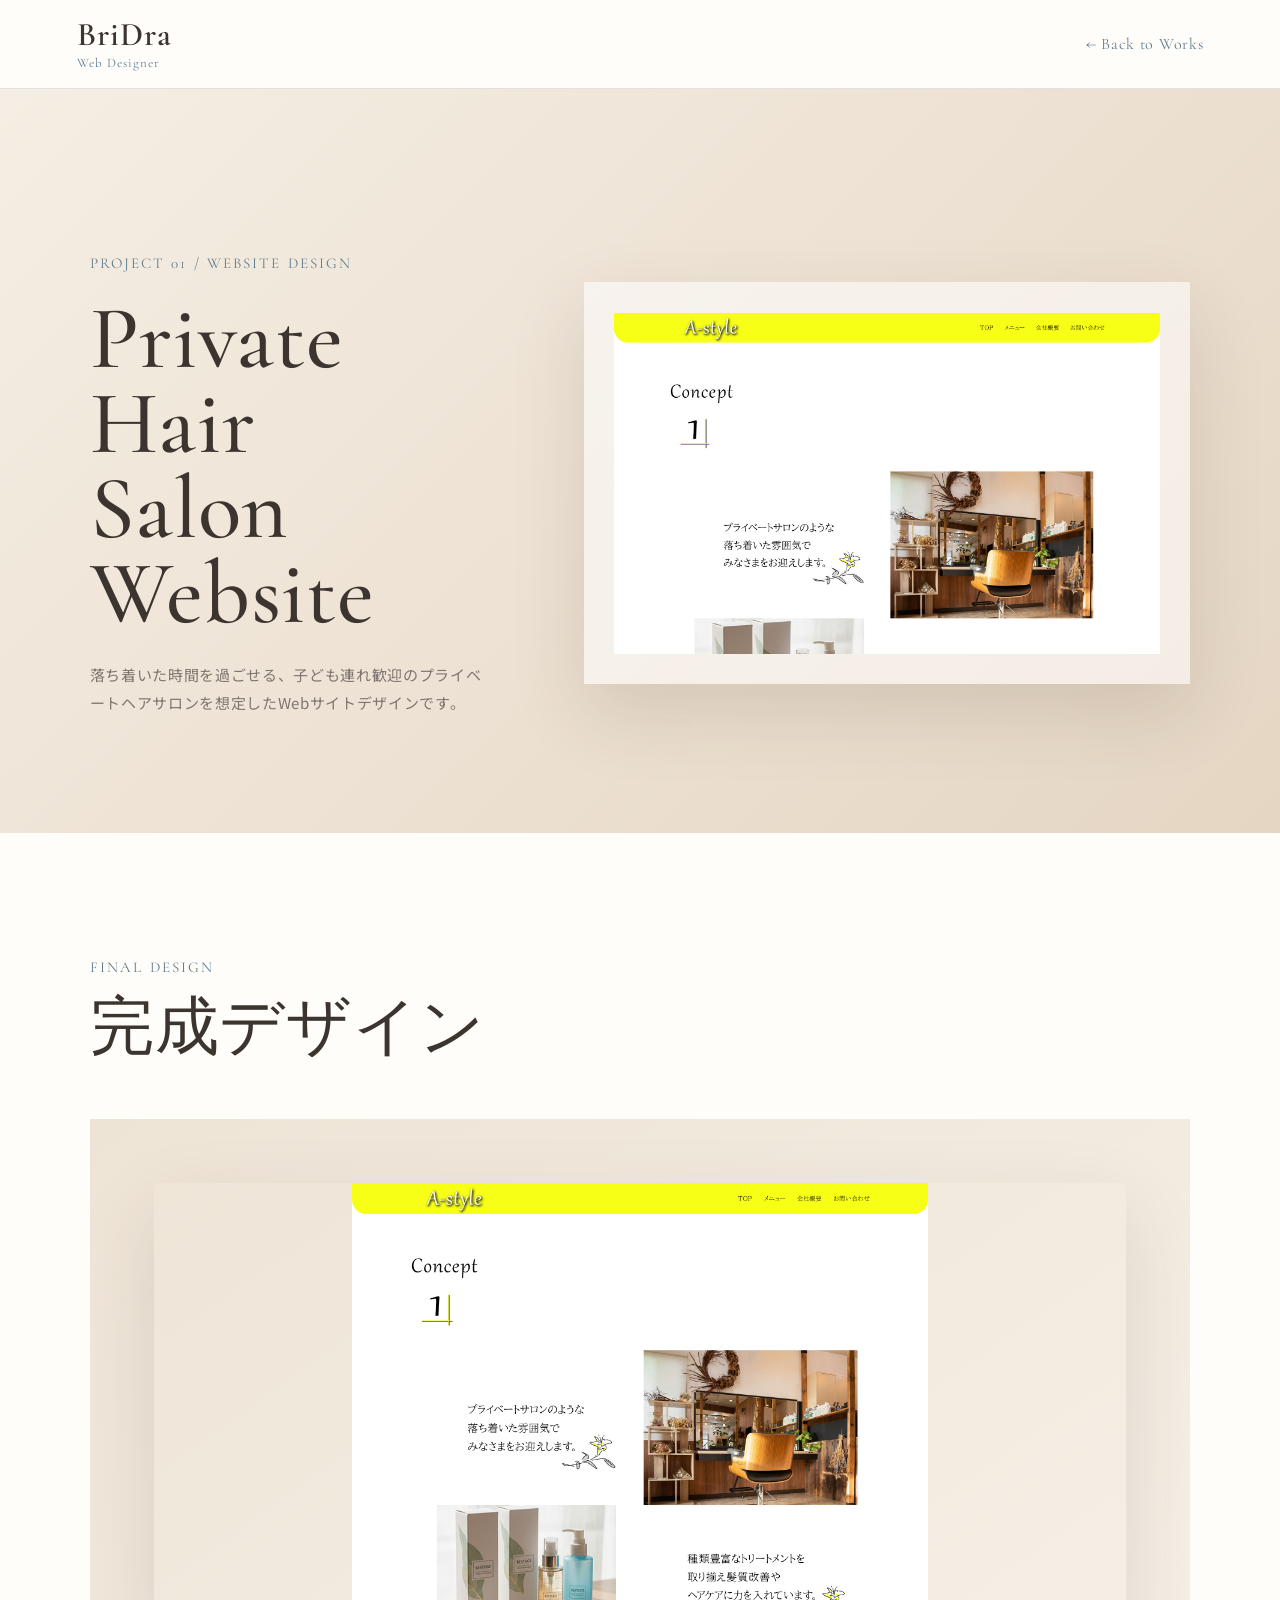
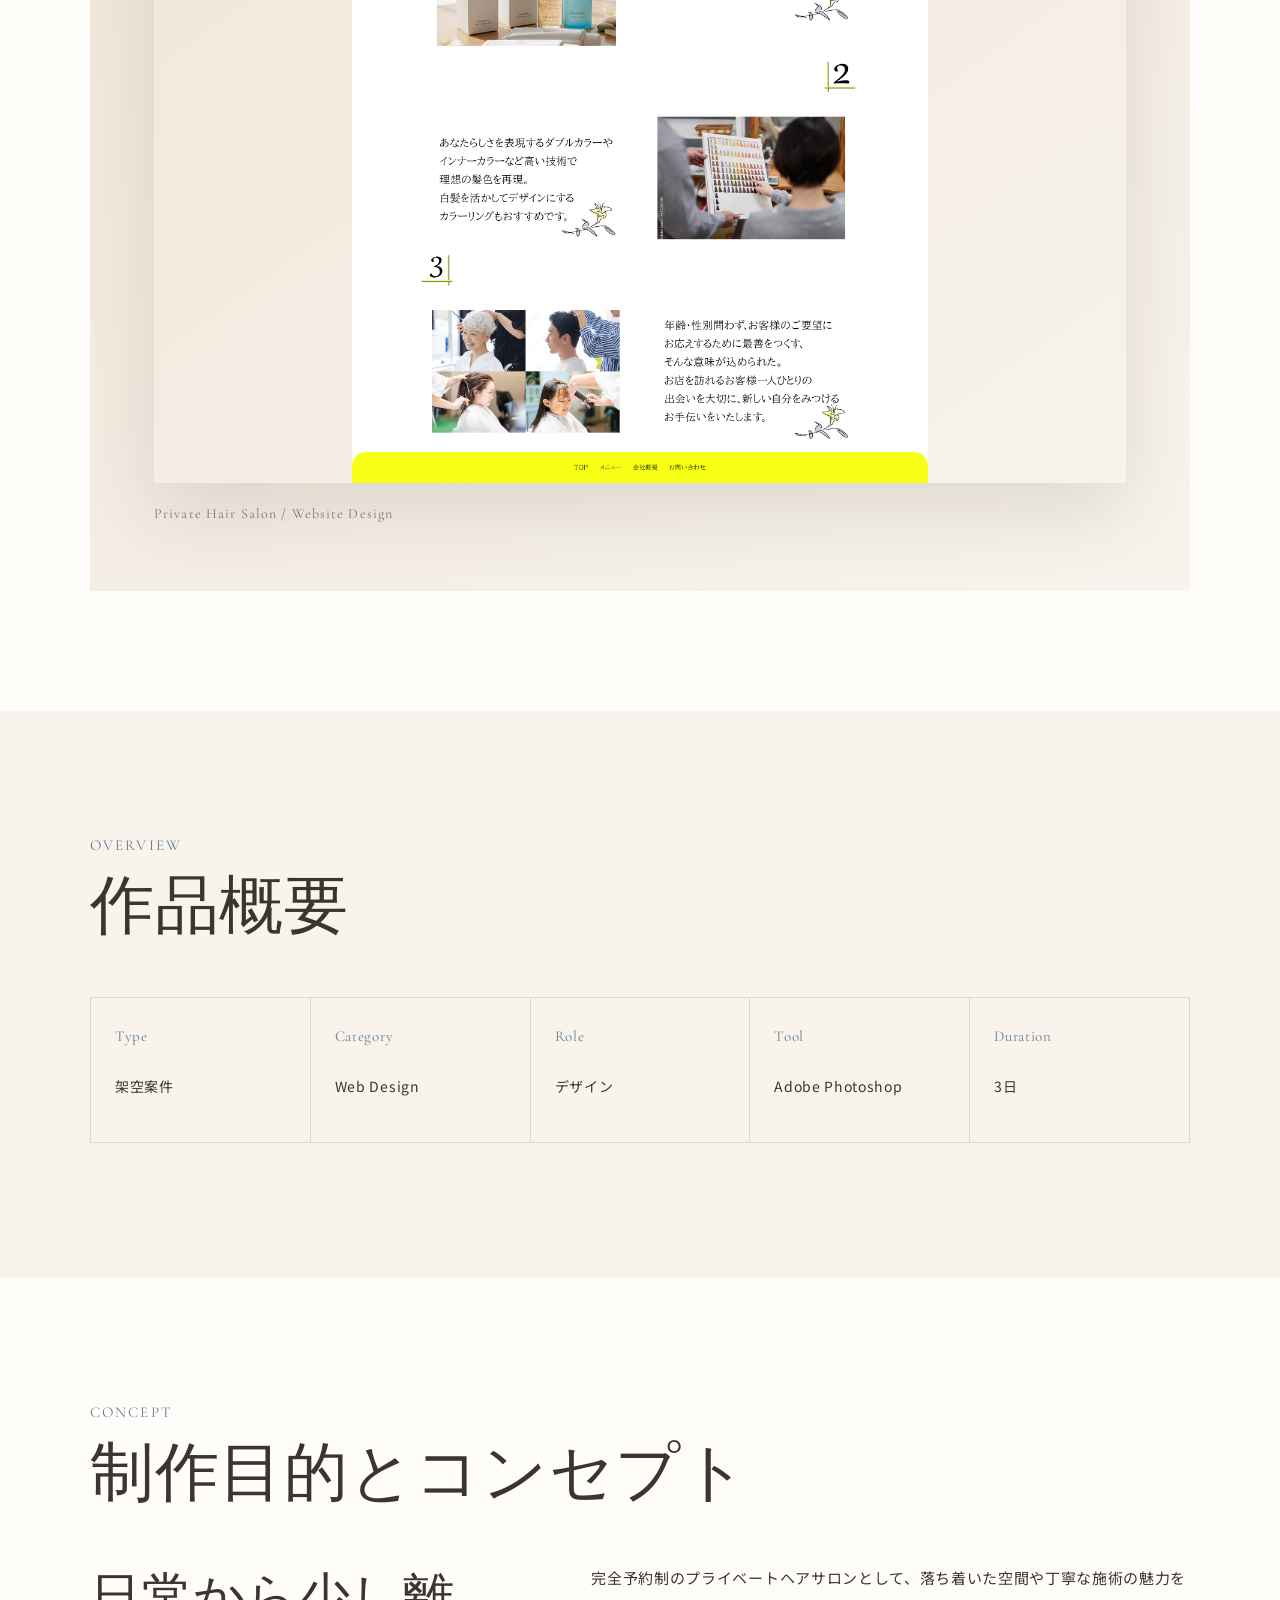
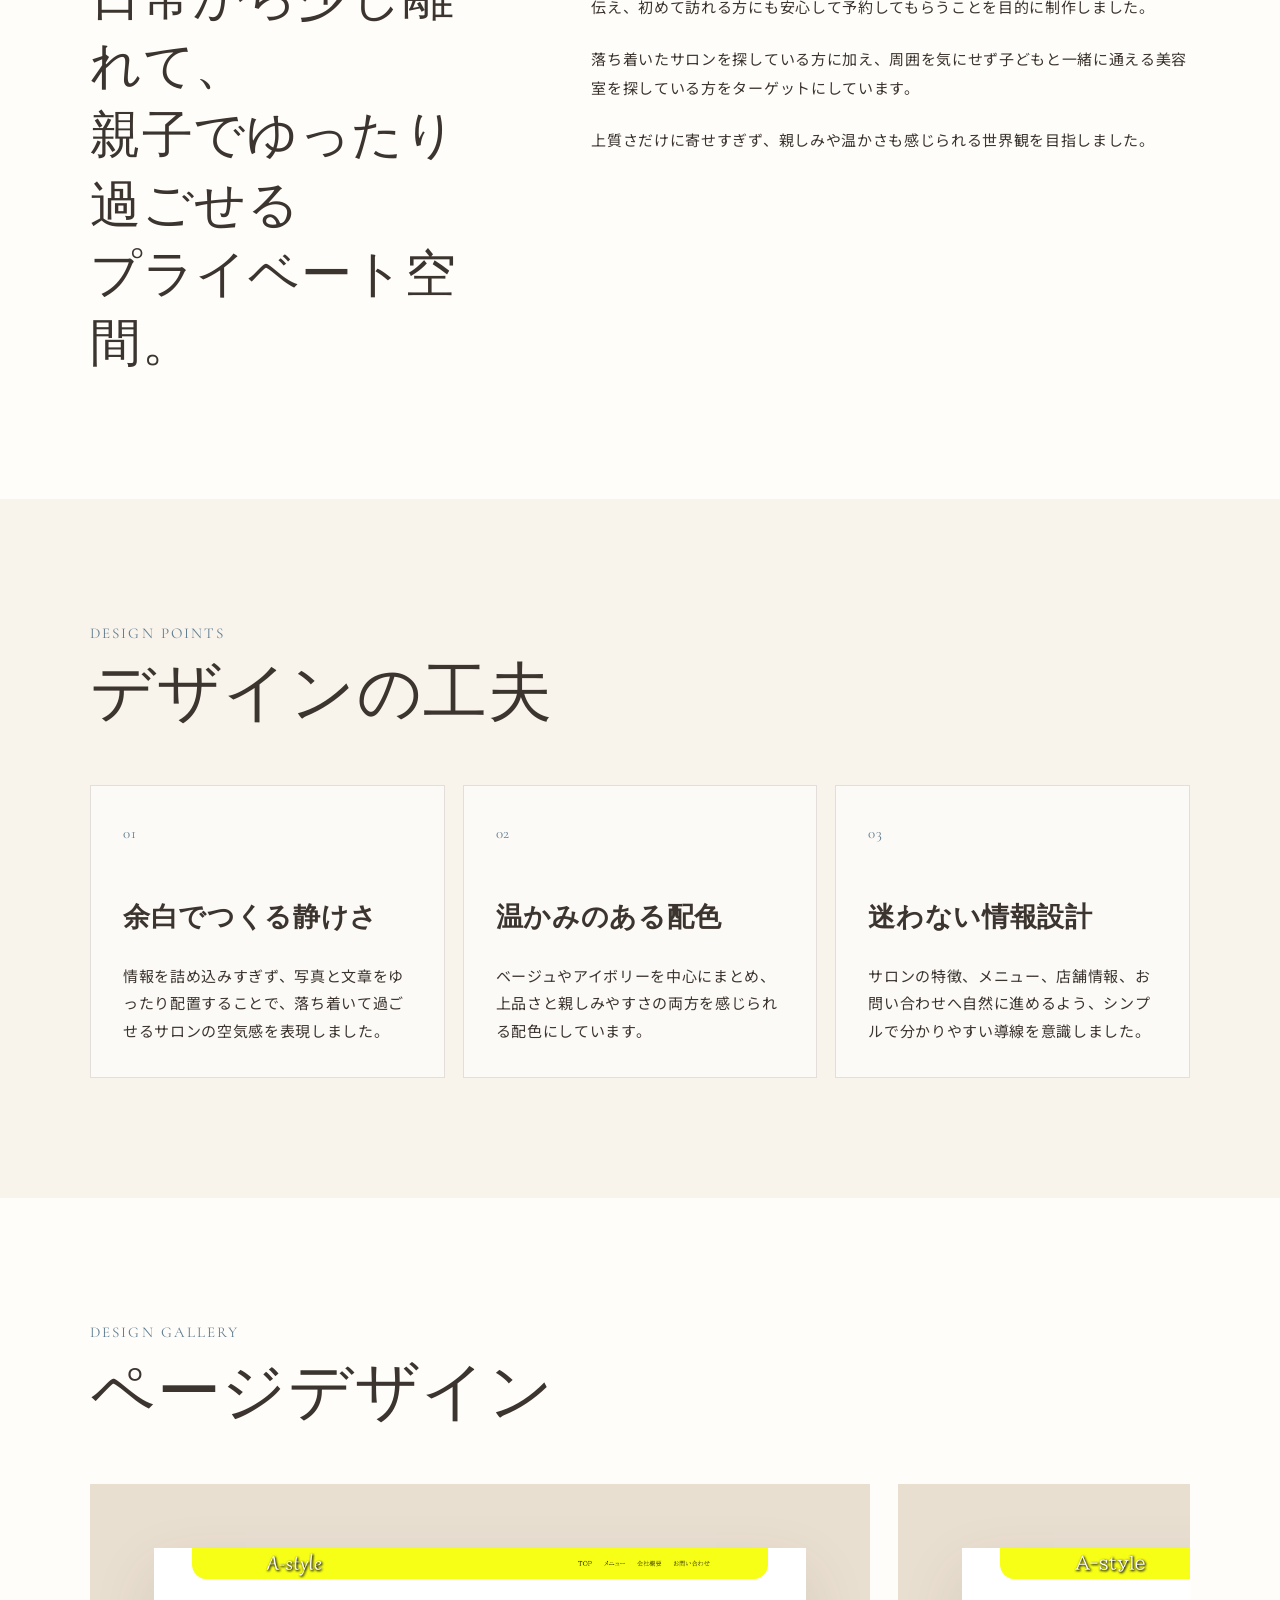
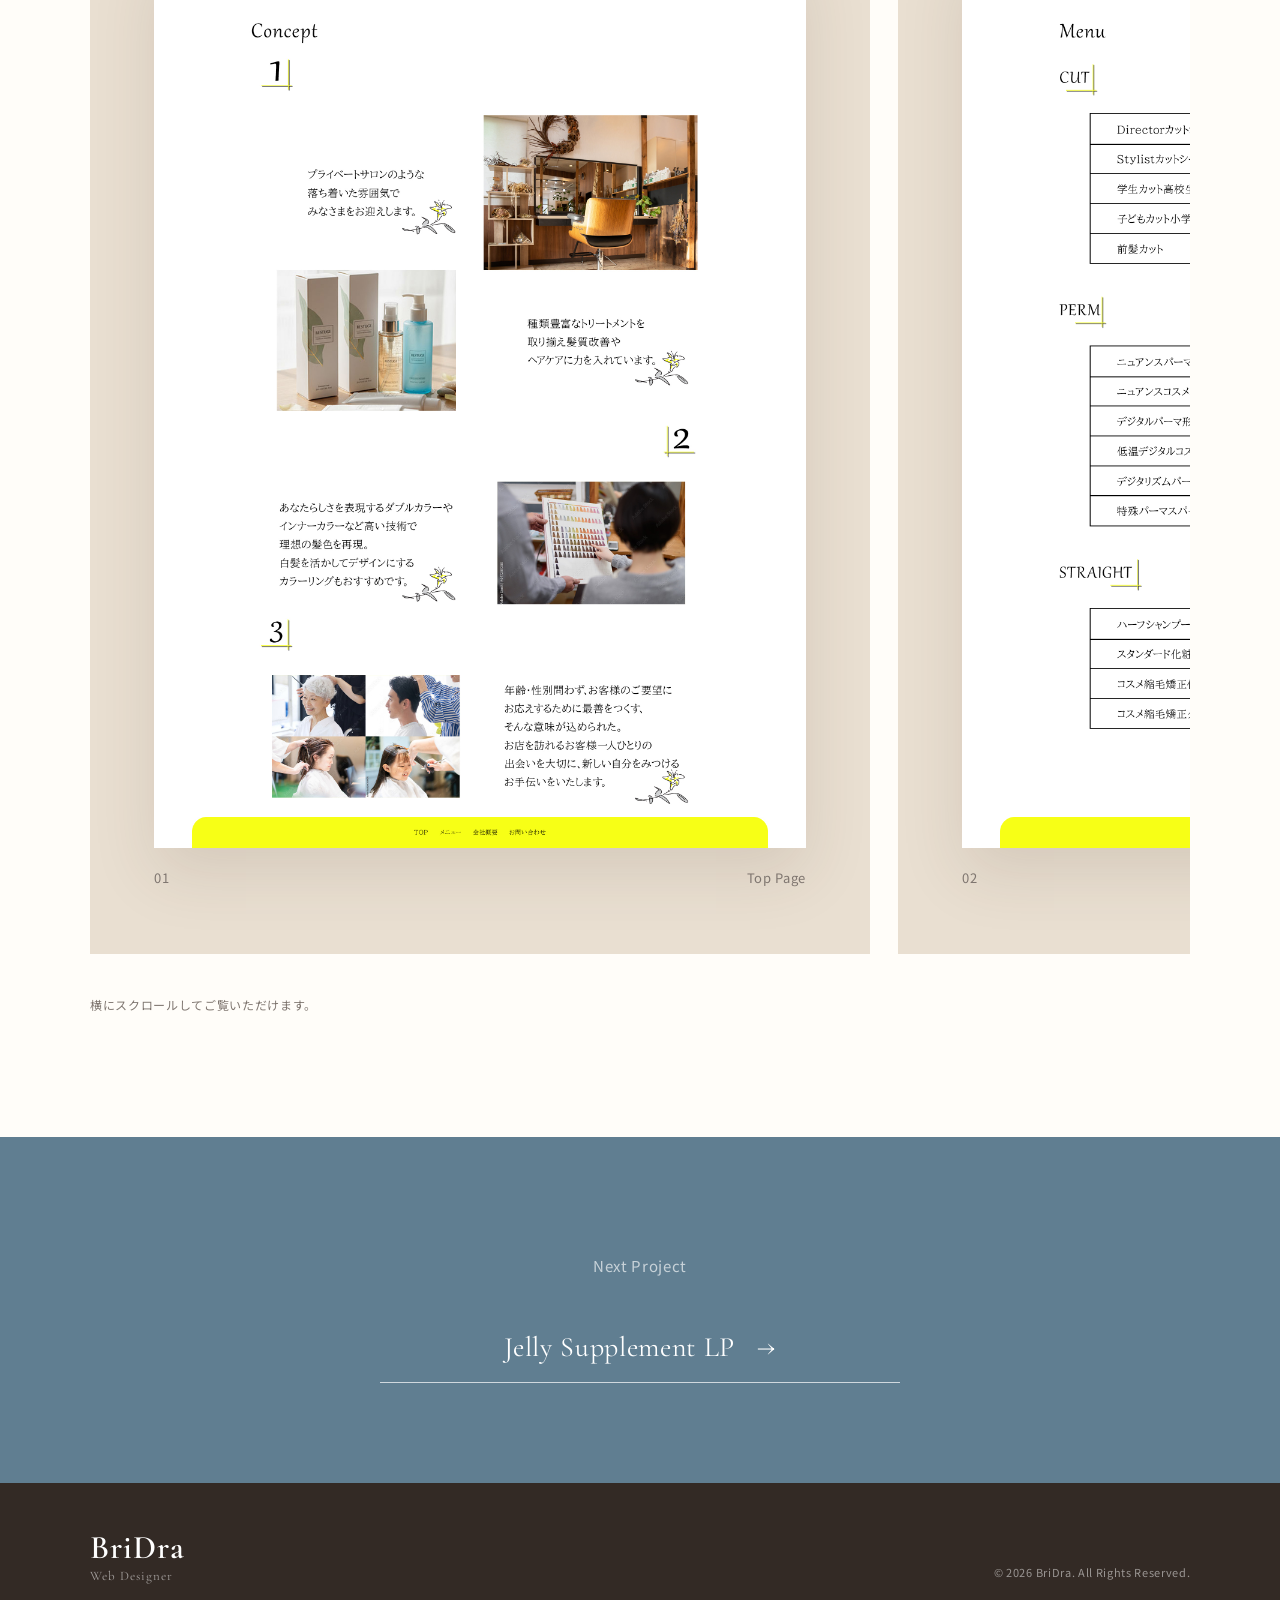
==== work01.html @ 3a943993 "Add files via upload" ====
<!DOCTYPE html>
  <div class="custom-cursor" aria-hidden="true">
    <span class="custom-cursor-label"></span>
  </div>
  <div class="custom-cursor-follower" aria-hidden="true"></div>

<html lang="ja">
<head>
<meta charset="UTF-8"><meta name="viewport" content="width=device-width,initial-scale=1.0">
<meta name="description" content="プライベートヘアサロンのWebサイトデザイン制作実績">
<title>Private Hair Salon Website | BriDra</title>
<link rel="preconnect" href="https://fonts.googleapis.com"><link rel="preconnect" href="https://fonts.gstatic.com" crossorigin>
<link href="https://fonts.googleapis.com/css2?family=Cormorant+Garamond:wght@500;600;700&family=Noto+Sans+JP:wght@400;500;600&display=swap" rel="stylesheet">
<link rel="stylesheet" href="style.css">
</head>
<body class="work-detail-body salon-project">
<header class="work-detail-header"><a class="logo" href="index.html"><span>BriDra</span><small>Web Designer</small></a><a class="work-back" href="index.html#works">← Back to Works</a></header>
<main>
<section class="work-hero"><div class="work-hero-inner"><div><p class="work-number">Project 01 / Website Design</p><h1>Private Hair<br>Salon Website</h1><p class="work-lead">落ち着いた時間を過ごせる、子ども連れ歓迎のプライベートヘアサロンを想定したWebサイトデザインです。</p></div><div class="work-hero-preview"><img src="images/works/private-salon/top.jpg" alt="プライベートヘアサロンWebサイトのトップページ"></div></div></section>
<section class="work-detail-section final-design-section"><div class="work-detail-inner"><div class="work-detail-heading"><p>Final Design</p><h2>完成デザイン</h2></div><div class="final-design-stage salon-stage"><img src="images/works/private-salon/top.jpg" alt="プライベートヘアサロンWebサイト完成デザイン"><span>Private Hair Salon / Website Design</span></div></div></section>
<section class="work-detail-section alt"><div class="work-detail-inner"><div class="work-detail-heading"><p>Overview</p><h2>作品概要</h2></div><dl class="overview-grid"><div><dt>Type</dt><dd>架空案件</dd></div><div><dt>Category</dt><dd>Web Design</dd></div><div><dt>Role</dt><dd>デザイン</dd></div><div><dt>Tool</dt><dd>Adobe Photoshop</dd></div><div><dt>Duration</dt><dd>3日</dd></div></dl></div></section>
<section class="work-detail-section"><div class="work-detail-inner"><div class="work-detail-heading"><p>Concept</p><h2>制作目的とコンセプト</h2></div><div class="concept-grid"><p class="concept-quote">日常から少し離れて、<br>親子でゆったり過ごせる<br>プライベート空間。</p><div class="concept-copy"><p>完全予約制のプライベートヘアサロンとして、落ち着いた空間や丁寧な施術の魅力を伝え、初めて訪れる方にも安心して予約してもらうことを目的に制作しました。</p><p>落ち着いたサロンを探している方に加え、周囲を気にせず子どもと一緒に通える美容室を探している方をターゲットにしています。</p><p>上質さだけに寄せすぎず、親しみや温かさも感じられる世界観を目指しました。</p></div></div></div></section>
<section class="work-detail-section alt"><div class="work-detail-inner"><div class="work-detail-heading"><p>Design Points</p><h2>デザインの工夫</h2></div><div class="points-grid"><article class="point-card"><span>01</span><h3>余白でつくる静けさ</h3><p>情報を詰め込みすぎず、写真と文章をゆったり配置することで、落ち着いて過ごせるサロンの空気感を表現しました。</p></article><article class="point-card"><span>02</span><h3>温かみのある配色</h3><p>ベージュやアイボリーを中心にまとめ、上品さと親しみやすさの両方を感じられる配色にしています。</p></article><article class="point-card"><span>03</span><h3>迷わない情報設計</h3><p>サロンの特徴、メニュー、店舗情報、お問い合わせへ自然に進めるよう、シンプルで分かりやすい導線を意識しました。</p></article></div></div></section>
<section class="work-detail-section"><div class="work-detail-inner"><div class="work-detail-heading"><p>Design Gallery</p><h2>ページデザイン</h2></div><div class="gallery-horizontal"><figure class="gallery-item"><img src="images/works/private-salon/top.jpg" alt="トップページ"><figcaption class="gallery-caption"><span>01</span><span>Top Page</span></figcaption></figure><figure class="gallery-item"><img src="images/works/private-salon/menu.png" alt="メニューページ"><figcaption class="gallery-caption"><span>02</span><span>Menu Page</span></figcaption></figure><figure class="gallery-item"><img src="images/works/private-salon/about.png" alt="サロン概要ページ"><figcaption class="gallery-caption"><span>03</span><span>About Page</span></figcaption></figure><figure class="gallery-item"><img src="images/works/private-salon/contact.png" alt="お問い合わせページ"><figcaption class="gallery-caption"><span>04</span><span>Contact Page</span></figcaption></figure></div><p class="gallery-hint">横にスクロールしてご覧いただけます。</p></div></section>
<section class="next-project"><p>Next Project</p><a href="work02.html"><span>Jelly Supplement LP</span><i>→</i></a></section>
</main>
<footer class="site-footer"><a class="logo footer-logo" href="index.html"><span>BriDra</span><small>Web Designer</small></a><p>© 2026 BriDra. All Rights Reserved.</p></footer>
</body></html>
---- style.css ----
@charset "UTF-8";

:root {
  --white: #fffdf9;
  --ivory: #f8f3eb;
  --beige: #eadfce;
  --beige-deep: #c7b199;
  --blue: #7f9daf;
  --blue-deep: #607e91;
  --brown: #604c40;
  --ink: #3c342f;
  --muted: #7e756f;
  --line: rgba(96, 76, 64, 0.16);
  --serif: "Cormorant Garamond", serif;
  --sans: "Noto Sans JP", sans-serif;
}

* {
  box-sizing: border-box;
}

html {
  scroll-behavior: smooth;
}

body {
  margin: 0;
  overflow-x: hidden;
  color: var(--ink);
  background: var(--white);
  font-family: var(--sans);
  font-size: 15px;
  line-height: 1.9;
  letter-spacing: 0.045em;
}

body.menu-open {
  overflow: hidden;
}

a {
  color: inherit;
  text-decoration: none;
}

img {
  display: block;
  max-width: 100%;
}

button {
  color: inherit;
  font: inherit;
}

.site-header {
  position: fixed;
  z-index: 100;
  top: 0;
  left: 0;
  display: grid;
  grid-template-columns: 1fr auto 1fr;
  align-items: center;
  width: 100%;
  padding: 24px 5vw;
  transition: 0.3s;
}

.site-header.scrolled {
  padding-top: 14px;
  padding-bottom: 14px;
  background: rgba(255, 253, 249, 0.88);
  box-shadow: 0 8px 30px rgba(75, 60, 50, 0.06);
  backdrop-filter: blur(15px);
}

.logo {
  display: inline-flex;
  width: fit-content;
  flex-direction: column;
  line-height: 1;
}

.logo span {
  font-family: var(--serif);
  font-size: 33px;
  font-weight: 600;
  letter-spacing: 0.03em;
}

.logo small {
  margin-top: 6px;
  color: var(--blue-deep);
  font-family: var(--serif);
  font-size: 13px;
  letter-spacing: 0.08em;
}

.global-nav {
  display: flex;
  gap: 38px;
  font-family: var(--serif);
  font-size: 16px;
  font-weight: 600;
  letter-spacing: 0.08em;
  text-transform: uppercase;
}

.global-nav a {
  position: relative;
}

.global-nav a::after {
  position: absolute;
  right: 0;
  bottom: -8px;
  left: 0;
  width: 0;
  height: 1px;
  margin: auto;
  background: var(--blue-deep);
  content: "";
  transition: width 0.3s;
}

.global-nav a:hover::after {
  width: 100%;
}

.header-contact {
  justify-self: end;
  padding: 12px 25px;
  border-radius: 999px;
  color: white;
  background: var(--blue-deep);
  font-family: var(--serif);
  font-size: 15px;
  letter-spacing: 0.12em;
  text-transform: uppercase;
  transition: transform 0.3s, background 0.3s;
}

.header-contact:hover {
  background: var(--brown);
  transform: translateY(-2px);
}

.menu-button {
  display: none;
}

.hero {
  position: relative;
  display: grid;
  grid-template-columns: 0.9fr 1.1fr;
  align-items: center;
  min-height: 100vh;
  padding: 125px 5vw 55px;
  overflow: hidden;
  background:
    radial-gradient(circle at 10% 20%, rgba(234, 223, 206, 0.45), transparent 25%),
    radial-gradient(circle at 95% 80%, rgba(127, 157, 175, 0.14), transparent 27%),
    var(--white);
}

.hero-copy {
  position: relative;
  z-index: 2;
  padding-left: 2vw;
}

.hero-kicker {
  margin: 0 0 18px;
  color: var(--blue-deep);
  font-family: var(--serif);
  font-size: 15px;
  letter-spacing: 0.14em;
}

.hero h1 {
  margin: 0;
  font-family: var(--serif);
  font-size: clamp(90px, 11vw, 170px);
  font-weight: 500;
  line-height: 0.75;
  letter-spacing: -0.04em;
}

.hero-role {
  margin: 22px 0 0 6px;
  color: var(--blue-deep);
  font-family: var(--serif);
  font-size: clamp(26px, 3vw, 42px);
  letter-spacing: 0.04em;
}

.hero-message {
  margin: 55px 0 0 6px;
  font-family: var(--serif);
  font-size: clamp(26px, 2.8vw, 40px);
  line-height: 1.65;
}

.hero-buttons {
  display: flex;
  gap: 18px;
  margin: 46px 0 0 6px;
}

.button {
  display: inline-flex;
  align-items: center;
  justify-content: center;
  min-width: 160px;
  min-height: 52px;
  font-family: var(--serif);
  font-size: 16px;
  font-weight: 600;
  letter-spacing: 0.12em;
  text-transform: uppercase;
  transition: transform 0.3s, background 0.3s, color 0.3s;
}

.button-primary {
  color: white;
  background: var(--blue-deep);
}

.button-primary:hover {
  background: var(--brown);
  transform: translateY(-3px);
}

.button-outline {
  border: 1px solid var(--blue-deep);
  color: var(--blue-deep);
}

.button-outline:hover {
  color: white;
  background: var(--blue-deep);
  transform: translateY(-3px);
}

.scroll {
  display: inline-flex;
  flex-direction: column;
  align-items: center;
  gap: 12px;
  margin: 65px 0 0 7px;
  color: var(--muted);
  font-family: var(--serif);
  font-size: 12px;
  letter-spacing: 0.15em;
  text-transform: uppercase;
}

.scroll i {
  width: 1px;
  height: 52px;
  background: var(--beige-deep);
}

.hero-visual {
  position: relative;
  align-self: stretch;
  height: calc(100vh - 120px);
  min-height: 650px;
  overflow: visible;
}

.hero-visual img {
  position: absolute;
  z-index: 2;
  top: 50%;
  right: 0;
  width: 100%;
  height: 100%;
  object-fit: contain;
  object-position: center center;
  transform: translateY(-50%);
  filter: drop-shadow(0 25px 40px rgba(74, 57, 45, 0.08));
}

.watercolor {
  position: absolute;
  z-index: 1;
  border-radius: 50%;
  filter: blur(2px);
}

.watercolor-one {
  top: 10%;
  right: 7%;
  width: 250px;
  height: 250px;
  background: rgba(234, 223, 206, 0.42);
}

.watercolor-two {
  right: 50%;
  bottom: 4%;
  width: 280px;
  height: 190px;
  border-radius: 45% 55% 52% 48%;
  background: rgba(127, 157, 175, 0.14);
}

.section {
  padding: 135px 7vw;
}

.section-title {
  display: flex;
  align-items: center;
  gap: 16px;
  max-width: 1200px;
  margin: 0 auto 58px;
}

.section-title p,
.section-en {
  margin: 0;
  color: var(--brown);
  font-family: var(--serif);
  font-size: 15px;
  font-weight: 600;
  letter-spacing: 0.16em;
  text-transform: uppercase;
}

.section-title span {
  width: 48px;
  height: 1px;
  background: var(--beige-deep);
}

.about {
  background:
    radial-gradient(circle at 95% 100%, rgba(127, 157, 175, 0.12), transparent 24%),
    var(--ivory);
}

.about-layout {
  display: grid;
  grid-template-columns: 1fr 0.85fr;
  gap: 8vw;
  max-width: 1180px;
  margin: auto;
}

.about-copy h2 {
  margin: 0;
  font-family: var(--serif);
  font-size: clamp(39px, 4.4vw, 62px);
  font-weight: 500;
  line-height: 1.35;
}

.about-copy h2 strong {
  color: var(--blue-deep);
  font-weight: 500;
}

.about-text {
  max-width: 620px;
  margin-top: 38px;
}

.about-text p {
  margin: 0 0 23px;
}

.profile-card {
  padding: 48px 46px;
  border: 1px solid rgba(255,255,255,0.8);
  border-radius: 18px;
  background: rgba(255,255,255,0.65);
  box-shadow: 0 20px 55px rgba(90, 70, 55, 0.07);
  backdrop-filter: blur(10px);
}

.card-heading {
  display: flex;
  align-items: center;
  gap: 14px;
  margin-bottom: 28px;
}

.card-heading p {
  margin: 0;
  color: var(--brown);
  font-family: var(--serif);
  font-weight: 600;
  letter-spacing: 0.13em;
  text-transform: uppercase;
}

.card-heading span {
  width: 45px;
  height: 1px;
  background: var(--beige-deep);
}

.profile-card dl {
  margin: 0;
}

.profile-card dl div {
  display: grid;
  grid-template-columns: 90px 1fr;
  gap: 18px;
  padding: 18px 0;
  border-bottom: 1px solid var(--line);
}

.profile-card dl div:last-child {
  border-bottom: 0;
}

.profile-card dt {
  color: var(--blue-deep);
  font-family: var(--serif);
  font-weight: 600;
}

.profile-card dd {
  margin: 0;
  font-size: 14px;
}

.service-icons {
  display: grid;
  grid-template-columns: repeat(7, minmax(0, 1fr));
  gap: 12px;
  max-width: 1200px;
  margin: 80px auto 0;
}

.mini-service {
  text-align: center;
}

.mini-icon {
  display: grid;
  width: 76px;
  height: 76px;
  margin: auto;
  place-items: center;
  border-radius: 50%;
  color: var(--brown);
  background: rgba(255,255,255,0.58);
  font-family: var(--serif);
  font-size: 22px;
  box-shadow: 0 10px 28px rgba(90,70,55,0.05);
  transition: transform 0.3s;
}

.mini-service:hover .mini-icon {
  transform: translateY(-7px);
}

.mini-service p {
  margin: 14px 0 0;
  font-size: 12px;
}

.works {
  background: var(--white);
}

.section-heading {
  display: grid;
  grid-template-columns: 1fr 0.55fr;
  align-items: end;
  gap: 80px;
  max-width: 1200px;
  margin: 0 auto 75px;
}

.section-heading h2 {
  margin: 14px 0 0;
  font-family: var(--serif);
  font-size: clamp(48px, 5.8vw, 78px);
  font-weight: 500;
  line-height: 1.12;
}

.section-description {
  margin: 0;
  color: var(--muted);
  font-size: 14px;
}

.works-grid {
  display: grid;
  grid-template-columns: repeat(2, minmax(0, 1fr));
  gap: 75px 38px;
  max-width: 1200px;
  margin: auto;
}

.work-large {
  grid-column: 1 / -1;
}

.work-thumb {
  position: relative;
  display: grid;
  aspect-ratio: 4 / 3;
  place-items: center;
  overflow: hidden;
  transition: transform 0.45s, box-shadow 0.45s;
}

.work-large .work-thumb {
  aspect-ratio: 16 / 8;
}

.work-card:hover .work-thumb {
  box-shadow: 0 30px 70px rgba(75,58,45,0.12);
  transform: translateY(-8px);
}

.thumb-lp {
  background: linear-gradient(135deg, #d7e1e5, #eee2d3);
}

.browser {
  width: 82%;
  height: 74%;
  padding: 7%;
  background: rgba(255,255,255,0.78);
  box-shadow: 0 20px 55px rgba(75,58,45,0.09);
}

.browser-top {
  position: absolute;
  top: 11%;
  left: 11%;
  display: flex;
  gap: 6px;
}

.browser-top i {
  width: 7px;
  height: 7px;
  border-radius: 50%;
  background: rgba(60,52,47,0.25);
}

.browser-copy span {
  color: var(--blue-deep);
  font-family: var(--serif);
  letter-spacing: 0.12em;
}

.browser-copy strong {
  display: block;
  margin: 12px 0;
  font-family: var(--serif);
  font-size: clamp(42px, 6vw, 78px);
  line-height: 0.9;
}

.browser-copy p {
  color: var(--muted);
}

.thumb-banner {
  background:
    radial-gradient(circle at 72% 42%, rgba(255,255,255,0.75), transparent 28%),
    #ded0bf;
}

.banner-copy {
  position: relative;
  z-index: 2;
  text-align: center;
}

.banner-copy span {
  color: var(--blue-deep);
  font-family: var(--serif);
  letter-spacing: 0.15em;
}

.banner-copy strong {
  display: block;
  margin-top: 8px;
  font-family: var(--serif);
  font-size: clamp(40px, 5vw, 70px);
  font-weight: 500;
  line-height: 0.9;
}

.thumb-thumbnail {
  color: white;
  background: var(--blue-deep);
}

.thumb-thumbnail small {
  position: absolute;
  top: 7%;
  left: 8%;
  font-family: var(--serif);
  font-size: 90px;
  opacity: 0.14;
}

.thumb-thumbnail p {
  margin: 0;
  font-size: 24px;
  line-height: 1.6;
  text-align: center;
}

.thumb-thumbnail strong {
  font-family: var(--serif);
  font-size: 2em;
}

.thumb-sns {
  display: flex;
  gap: 2.5%;
  padding: 7%;
  background: var(--beige);
}

.thumb-sns div {
  display: flex;
  flex: 1;
  flex-direction: column;
  justify-content: space-between;
  min-width: 0;
  aspect-ratio: 4 / 5;
  padding: 6%;
  color: white;
  background: var(--blue);
}

.thumb-sns div:nth-child(2) {
  color: var(--ink);
  background: var(--white);
}

.thumb-sns div:nth-child(3) {
  background: var(--beige-deep);
}

.thumb-sns strong {
  font-family: var(--serif);
  font-size: clamp(17px, 2.2vw, 34px);
  line-height: 0.9;
}

.work-info {
  display: flex;
  justify-content: space-between;
  gap: 20px;
  margin-top: 20px;
}

.work-info span {
  color: var(--blue-deep);
  font-family: var(--serif);
  font-size: 13px;
  letter-spacing: 0.1em;
}

.work-info h3 {
  margin: 5px 0 0;
  font-family: var(--serif);
  font-size: 28px;
  font-weight: 600;
}

.work-info p {
  margin: 0;
  color: var(--muted);
  font-size: 12px;
}

.works-note {
  max-width: 1200px;
  margin: 60px auto 0;
  color: var(--muted);
  font-size: 12px;
}

.service {
  color: white;
  background: var(--brown);
}

.section-heading.light .section-en,
.section-heading.light .section-description {
  color: rgba(255,255,255,0.7);
}

.service-list {
  max-width: 1200px;
  margin: auto;
  border-top: 1px solid rgba(255,255,255,0.2);
}

.service-item {
  display: grid;
  grid-template-columns: 60px 1fr 0.85fr;
  align-items: center;
  gap: 32px;
  padding: 40px 0;
  border-bottom: 1px solid rgba(255,255,255,0.2);
}

.service-item > span {
  color: #d8c1aa;
  font-family: var(--serif);
}

.service-item > div p {
  margin: 0;
  color: #d8c1aa;
  font-family: var(--serif);
  letter-spacing: 0.12em;
}

.service-item h3 {
  margin: 5px 0 0;
  font-family: var(--serif);
  font-size: clamp(27px, 3vw, 41px);
  font-weight: 500;
}

.service-item > p {
  margin: 0;
  color: rgba(255,255,255,0.72);
  font-size: 14px;
}

.skills {
  background: var(--ivory);
}

.skills-grid {
  display: grid;
  grid-template-columns: repeat(4, minmax(0, 1fr));
  gap: 16px;
  max-width: 1200px;
  margin: auto;
}

.skill-card {
  min-height: 205px;
  padding: 28px;
  border: 1px solid var(--line);
  background: rgba(255,255,255,0.6);
  transition: transform 0.3s, background 0.3s;
}

.skill-card:hover {
  background: white;
  transform: translateY(-6px);
}

.skill-card p {
  margin: 0;
  color: var(--blue-deep);
  font-family: var(--serif);
  font-size: 13px;
  letter-spacing: 0.12em;
}

.skill-card h3 {
  margin: 44px 0 26px;
  font-family: var(--serif);
  font-size: 30px;
  font-weight: 600;
}

.skill-card span {
  display: inline-block;
  padding: 4px 10px;
  border: 1px solid rgba(96,126,145,0.35);
  border-radius: 999px;
  color: var(--blue-deep);
  font-size: 10px;
  letter-spacing: 0.1em;
  text-transform: uppercase;
}

.skill-card.learning {
  background: rgba(234,223,206,0.72);
}

.process {
  background: var(--white);
}

.process-list {
  display: grid;
  grid-template-columns: repeat(4, minmax(0,1fr));
  max-width: 1200px;
  margin: auto;
  padding: 0;
  border-top: 1px solid var(--line);
  list-style: none;
}

.process-list li {
  min-height: 260px;
  padding: 30px;
  border-right: 1px solid var(--line);
  border-bottom: 1px solid var(--line);
}

.process-list li:first-child {
  border-left: 1px solid var(--line);
}

.process-list span {
  color: var(--blue-deep);
  font-family: var(--serif);
}

.process-list h3 {
  margin: 42px 0 18px;
  font-family: var(--serif);
  font-size: 28px;
  font-weight: 600;
}

.process-list p {
  margin: 0;
  color: var(--muted);
  font-size: 13px;
}

.contact {
  padding: 150px 7vw;
  color: white;
  background:
    radial-gradient(circle at 10% 15%, rgba(255,255,255,0.08), transparent 28%),
    var(--blue-deep);
}

.contact-inner {
  max-width: 980px;
  margin: auto;
  text-align: center;
}

.contact .section-en {
  color: rgba(255,255,255,0.68);
}

.contact h2 {
  margin: 22px 0 32px;
  font-family: var(--serif);
  font-size: clamp(60px, 9vw, 112px);
  font-weight: 500;
  line-height: 0.88;
}

.contact p {
  color: rgba(255,255,255,0.78);
}

.contact-link {
  display: flex;
  align-items: center;
  justify-content: space-between;
  max-width: 540px;
  margin: 50px auto 0;
  padding: 20px 6px;
  border-bottom: 1px solid rgba(255,255,255,0.6);
  font-family: var(--serif);
  font-size: 28px;
  transition: padding 0.3s;
}

.contact-link:hover {
  padding-right: 20px;
  padding-left: 20px;
}

.contact small {
  display: block;
  margin-top: 28px;
  color: rgba(255,255,255,0.52);
  font-size: 11px;
}

.site-footer {
  display: flex;
  align-items: flex-end;
  justify-content: space-between;
  padding: 48px 7vw;
  color: white;
  background: #332a25;
}

.footer-logo small {
  color: rgba(255,255,255,0.55);
}

.site-footer p {
  margin: 0;
  color: rgba(255,255,255,0.5);
  font-size: 11px;
}

.reveal {
  opacity: 0;
  transform: translateY(34px);
  transition: opacity 0.8s ease, transform 0.8s ease;
}

.reveal.is-visible {
  opacity: 1;
  transform: translateY(0);
}

@media (max-width: 1020px) {
  .site-header {
    grid-template-columns: auto 1fr auto;
  }

  .global-nav {
    gap: 22px;
  }

  .hero {
    grid-template-columns: 0.95fr 1.05fr;
  }

  .hero-visual img {
    width: 100%;
    height: 100%;
  }

  .service-icons {
    grid-template-columns: repeat(4, minmax(0,1fr));
    row-gap: 32px;
  }

  .skills-grid {
    grid-template-columns: repeat(2, minmax(0,1fr));
  }

  .process-list {
    grid-template-columns: repeat(2, minmax(0,1fr));
  }

  .process-list li:nth-child(3) {
    border-left: 1px solid var(--line);
  }
}

@media (max-width: 780px) {
  body {
    font-size: 14px;
  }

  .site-header {
    display: flex;
    justify-content: space-between;
    padding: 18px 22px;
  }

  .header-contact {
    display: none;
  }

  .menu-button {
    position: relative;
    z-index: 102;
    display: block;
    width: 42px;
    height: 42px;
    padding: 0;
    border: 0;
    background: transparent;
  }

  .menu-button span {
    display: block;
    width: 25px;
    height: 1px;
    margin: 7px auto;
    background: var(--ink);
    transition: 0.3s;
  }

  .menu-button[aria-expanded="true"] span:first-child {
    transform: translateY(4px) rotate(45deg);
  }

  .menu-button[aria-expanded="true"] span:last-child {
    transform: translateY(-4px) rotate(-45deg);
  }

  .global-nav {
    position: fixed;
    inset: 0;
    z-index: 101;
    flex-direction: column;
    justify-content: center;
    gap: 25px;
    padding: 12vw;
    background: var(--ivory);
    font-size: 34px;
    opacity: 0;
    pointer-events: none;
    transform: translateY(-12px);
    transition: 0.3s;
  }

  .global-nav.is-open {
    opacity: 1;
    pointer-events: auto;
    transform: translateY(0);
  }

  .hero {
    display: flex;
    min-height: auto;
    flex-direction: column;
    padding: 130px 22px 0;
  }

  .hero-copy {
    width: 100%;
    padding-left: 0;
  }

  .hero h1 {
    font-size: 84px;
  }

  .hero-message {
    margin-top: 38px;
    font-size: 25px;
  }

  .hero-buttons {
    margin-left: 0;
  }

  .scroll {
    display: none;
  }

  .hero-visual {
    width: calc(100% + 44px);
    height: 560px;
    min-height: 0;
    margin: 45px -22px 0;
    overflow: hidden;
  }

  .hero-visual img {
    top: 50%;
    right: 0;
    width: 100%;
    height: 100%;
    object-fit: contain;
    object-position: center bottom;
    transform: translateY(-50%);
  }

  .section {
    padding: 95px 22px;
  }

  .about-layout,
  .section-heading,
  .works-grid {
    grid-template-columns: 1fr;
  }

  .about-layout {
    gap: 50px;
  }

  .section-heading {
    gap: 25px;
    margin-bottom: 55px;
  }

  .section-heading h2 {
    font-size: 45px;
  }

  .profile-card {
    padding: 34px 26px;
  }

  .service-icons {
    grid-template-columns: repeat(2, minmax(0,1fr));
  }

  .work-large {
    grid-column: auto;
  }

  .work-large .work-thumb,
  .work-thumb {
    aspect-ratio: 4 / 3;
  }

  .service-item {
    grid-template-columns: 40px 1fr;
    gap: 18px;
  }

  .service-item > p {
    grid-column: 2;
  }

  .skills-grid {
    grid-template-columns: repeat(2, minmax(0,1fr));
  }

  .process-list {
    grid-template-columns: 1fr;
  }

  .process-list li,
  .process-list li:nth-child(3) {
    border-left: 1px solid var(--line);
  }

  .contact {
    padding: 105px 22px;
  }

  .contact h2 {
    font-size: 58px;
  }

  .site-footer {
    align-items: flex-start;
    flex-direction: column;
    gap: 35px;
    padding: 42px 22px;
  }
}

@media (max-width: 470px) {
  .logo span {
    font-size: 28px;
  }

  .hero h1 {
    font-size: 70px;
  }

  .hero-role {
    font-size: 27px;
  }

  .hero-buttons {
    align-items: stretch;
    flex-direction: column;
  }

  .button {
    width: 100%;
  }

  .hero-visual {
    height: 480px;
    min-height: 0;
  }

  .about-copy h2,
  .section-heading h2 {
    font-size: 37px;
  }

  .profile-card dl div {
    grid-template-columns: 78px 1fr;
  }

  .skills-grid {
    grid-template-columns: 1fr;
  }

  .skill-card {
    min-height: 165px;
  }

  .skill-card h3 {
    margin: 28px 0 20px;
  }

  .thumb-sns {
    gap: 6px;
    padding: 17px;
  }

  .thumb-sns div {
    padding: 8px;
  }

  .contact h2 {
    font-size: 46px;
  }

  .contact-link {
    font-size: 23px;
  }
}


/* Project 01 thumbnail */
.work-photo-thumb { background:#e9dfd1; padding:4.5%; }
.work-photo-thumb > img { width:100%; height:100%; object-fit:cover; object-position:top center; box-shadow:0 24px 55px rgba(65,47,35,.14); }
.device-frame { position:absolute; inset:4.5%; border:1px solid rgba(60,52,47,.18); pointer-events:none; }
.device-frame span { position:absolute; top:12px; width:6px; height:6px; border-radius:50%; background:rgba(60,52,47,.35); }
.device-frame span:nth-child(1){left:14px}.device-frame span:nth-child(2){left:26px}.device-frame span:nth-child(3){left:38px}
.work-view { position:absolute; right:7%; bottom:7%; margin:0; padding:10px 16px; color:#fff; background:rgba(96,126,145,.9); font-family:var(--serif); letter-spacing:.08em; }

/* Work detail page */
.work-detail-body { background:var(--white); }
.work-detail-header { position:sticky; top:0; z-index:50; display:flex; align-items:center; justify-content:space-between; padding:18px 6vw; background:rgba(255,253,249,.9); backdrop-filter:blur(14px); border-bottom:1px solid var(--line); }
.work-back { color:var(--blue-deep); font-family:var(--serif); font-size:16px; }
.work-hero { padding:145px 7vw 100px; background:linear-gradient(135deg,#f5eee4,#e5d6c3); }
.work-hero-inner { max-width:1200px; margin:auto; display:grid; grid-template-columns:.8fr 1.2fr; align-items:center; gap:7vw; }
.work-number { color:var(--blue-deep); font-family:var(--serif); letter-spacing:.14em; text-transform:uppercase; }
.work-hero h1 { margin:18px 0 25px; font-family:var(--serif); font-size:clamp(54px,7vw,98px); font-weight:500; line-height:.95; }
.work-lead { max-width:520px; color:var(--muted); }
.work-hero-preview { position:relative; padding:5%; background:rgba(255,255,255,.55); box-shadow:0 28px 70px rgba(70,50,35,.14); }
.work-hero-preview img { width:100%; aspect-ratio:16/10; object-fit:cover; object-position:top; }
.work-detail-section { padding:120px 7vw; }
.work-detail-section.alt { background:var(--ivory); }
.work-detail-inner { max-width:1100px; margin:auto; }
.work-detail-heading { margin-bottom:55px; }
.work-detail-heading p { margin:0; color:var(--blue-deep); font-family:var(--serif); letter-spacing:.14em; text-transform:uppercase; }
.work-detail-heading h2 { margin:12px 0 0; font-family:var(--serif); font-size:clamp(42px,5vw,68px); font-weight:500; line-height:1.1; }
.overview-grid { display:grid; grid-template-columns:repeat(5,1fr); border-top:1px solid var(--line); border-left:1px solid var(--line); }
.overview-grid div { min-height:145px; padding:24px; border-right:1px solid var(--line); border-bottom:1px solid var(--line); }
.overview-grid dt { color:var(--blue-deep); font-family:var(--serif); }
.overview-grid dd { margin:22px 0 0; font-size:14px; }
.concept-grid { display:grid; grid-template-columns:.8fr 1.2fr; gap:8vw; align-items:start; }
.concept-quote { margin:0; font-family:var(--serif); font-size:clamp(34px,4vw,56px); line-height:1.35; }
.concept-copy p { margin:0 0 24px; }
.points-grid { display:grid; grid-template-columns:repeat(3,1fr); gap:18px; }
.point-card { min-height:250px; padding:32px; border:1px solid var(--line); background:rgba(255,255,255,.58); }
.point-card span { color:var(--blue-deep); font-family:var(--serif); }
.point-card h3 { margin:45px 0 18px; font-family:var(--serif); font-size:27px; font-weight:600; }
.gallery-stack { display:grid; gap:70px; }
.gallery-item { padding:5vw; background:#e9dfd1; }
.gallery-item img { width:100%; box-shadow:0 25px 60px rgba(70,50,35,.12); }
.gallery-caption { display:flex; justify-content:space-between; margin-top:18px; color:var(--muted); font-size:13px; }
.next-project { padding:100px 7vw; text-align:center; background:var(--blue-deep); color:white; }
.next-project p { color:rgba(255,255,255,.65); }
.next-project a { display:inline-block; margin-top:25px; padding-bottom:8px; border-bottom:1px solid rgba(255,255,255,.7); font-family:var(--serif); font-size:28px; }
@media(max-width:780px){
 .work-detail-header{padding:14px 22px}.work-hero{padding:110px 22px 75px}.work-hero-inner,.concept-grid{grid-template-columns:1fr}.work-hero-preview{margin-top:25px}.work-detail-section{padding:85px 22px}.overview-grid{grid-template-columns:1fr 1fr}.overview-grid div:last-child{grid-column:1/-1}.points-grid{grid-template-columns:1fr}.gallery-item{padding:18px}.gallery-stack{gap:38px}
}


/* Project 02: Jelly Supplement LP */
.jelly-thumb { background:linear-gradient(145deg,#dcefe5,#f1e8d7); }
.jelly-thumb > img { object-position:top center; }
.jelly-work-hero { background:linear-gradient(135deg,#e8f4ec,#f6eadc); }
.jelly-preview { max-height:650px; overflow:hidden; background:rgba(255,255,255,.7); }
.jelly-preview img { aspect-ratio:auto; height:620px; object-fit:cover; object-position:top center; }
.jelly-project .work-number,
.jelly-project .work-detail-heading p,
.jelly-project .overview-grid dt,
.jelly-project .point-card span { color:#628a70; }
.jelly-alt { background:#edf6f0; }
.jelly-gallery { max-width:850px; margin:0 auto; background:linear-gradient(145deg,#d9eee2,#f5eadb); }
.jelly-gallery img { max-width:720px; margin:auto; }
.jelly-next { background:#628a70; }
@media(max-width:780px){
  .jelly-preview{max-height:500px}
  .jelly-preview img{height:470px}
  .jelly-gallery img{max-width:100%}
}


/* Showcase template upgrade */
.final-design-section { background: var(--white); }
.final-design-stage { position: relative; padding: clamp(24px,5vw,70px); overflow: hidden; background: linear-gradient(145deg,#eee4d6,#f8f4ed); }
.final-design-stage img { display:block; width:100%; max-height:900px; object-fit:contain; object-position:top center; box-shadow:0 30px 75px rgba(70,50,35,.13); }
.final-design-stage span { display:block; margin-top:18px; color:var(--muted); font-family:var(--serif); font-size:14px; letter-spacing:.08em; }
.jelly-stage { background:linear-gradient(145deg,#dcefe5,#f6eadc); }
.jelly-stage img { max-width:780px; margin:auto; }
.points-grid { align-items:stretch; }
.point-card { min-height:0; height:auto; overflow:visible; }
.point-card p { margin:0; line-height:1.85; overflow-wrap:anywhere; }
.gallery-horizontal { display:grid; grid-auto-flow:column; grid-auto-columns:min(78vw,780px); gap:28px; overflow-x:auto; padding:0 0 24px; scroll-snap-type:x mandatory; scrollbar-width:thin; scrollbar-color:var(--beige-deep) transparent; }
.gallery-horizontal .gallery-item { scroll-snap-align:start; margin:0; }
.gallery-horizontal .gallery-item img { max-height:900px; object-fit:contain; object-position:top center; background:#fff; }
.gallery-hint { margin:16px 0 0; color:var(--muted); font-size:12px; }
.next-project a { display:inline-flex; align-items:center; justify-content:center; gap:22px; min-width:min(520px,80vw); }
.next-project a span { font-family:var(--serif); }
.next-project a i { font-style:normal; transition:transform .3s; }
.next-project a:hover i { transform:translateX(8px); }
@media(max-width:780px){
  .final-design-stage{padding:18px}
  .final-design-stage img{max-height:650px}
  .gallery-horizontal{grid-auto-columns:88vw; gap:18px}
  .next-project a{min-width:0;width:100%;font-size:24px}
}


/* Project 03: Instagram Travel Creative */
.instagram-thumb {
  display:flex;
  align-items:center;
  justify-content:center;
  gap:4%;
  padding:7%;
  background:linear-gradient(145deg,#dce9ed,#efe2cf);
}

.instagram-thumb img {
  width:45%;
  height:auto;
  max-height:88%;
  object-fit:contain;
  box-shadow:0 22px 50px rgba(55,70,78,.16);
}

.instagram-thumb .instagram-main {
  transform:rotate(-3deg) translateY(2%);
}

.instagram-thumb .instagram-sub {
  transform:rotate(3deg) translateY(-3%);
}

.instagram-work-hero {
  background:linear-gradient(135deg,#e7f1f3,#f2e5d4);
}

.instagram-hero-preview {
  display:grid;
  grid-template-columns:.82fr 1fr;
  align-items:center;
  gap:24px;
  padding:6%;
  background:rgba(255,255,255,.55);
  box-shadow:0 28px 70px rgba(62,78,84,.14);
}

.instagram-hero-preview img {
  width:100%;
  max-height:620px;
  object-fit:contain;
  box-shadow:0 20px 45px rgba(55,70,78,.12);
}

.instagram-hero-preview img:first-child {
  transform:rotate(-2deg);
}

.instagram-hero-preview img:last-child {
  transform:rotate(2deg);
}

.instagram-project .work-number,
.instagram-project .work-detail-heading p,
.instagram-project .overview-grid dt,
.instagram-project .point-card span {
  color:#587f91;
}

.instagram-alt {
  background:#edf4f5;
}

.instagram-final-grid {
  display:grid;
  grid-template-columns:.86fr 1fr;
  align-items:center;
  gap:42px;
  padding:clamp(24px,5vw,70px);
  background:linear-gradient(145deg,#e6f0f2,#f3e7d8);
}

.instagram-final-grid figure {
  margin:0;
}

.instagram-post-frame {
  padding:16px;
  background:rgba(255,255,255,.84);
  box-shadow:0 25px 60px rgba(55,70,78,.13);
}

.instagram-post-frame img {
  width:100%;
  height:auto;
}

.instagram-final-grid figcaption {
  display:grid;
  grid-template-columns:auto 1fr;
  gap:4px 14px;
  margin-top:18px;
}

.instagram-final-grid figcaption span {
  grid-row:1 / 3;
  color:#587f91;
  font-family:var(--serif);
  font-size:27px;
}

.instagram-final-grid figcaption strong {
  font-family:var(--serif);
  font-size:24px;
  font-weight:600;
}

.instagram-final-grid figcaption small {
  color:var(--muted);
}

.instagram-gallery {
  display:grid;
  grid-template-columns:.86fr 1fr;
  align-items:start;
  gap:34px;
}

.instagram-gallery-item {
  margin:0;
  padding:clamp(18px,3vw,40px);
  background:linear-gradient(145deg,#e6f0f2,#f2e6d6);
}

.instagram-gallery-item img {
  width:100%;
  height:auto;
  max-height:none;
  object-fit:contain;
  background:#fff;
}

.instagram-next {
  background:#587f91;
}

@media(max-width:780px) {
  .instagram-thumb {
    padding:8%;
  }

  .instagram-hero-preview,
  .instagram-final-grid,
  .instagram-gallery {
    grid-template-columns:1fr;
  }

  .instagram-hero-preview {
    gap:18px;
  }

  .instagram-hero-preview img {
    max-height:500px;
  }

  .instagram-final-grid {
    gap:50px;
    padding:22px;
  }

  .instagram-gallery {
    gap:26px;
  }
}


/* Project 04: YouTube Thumbnail Design */
.youtube-thumb {
  display:flex;
  align-items:center;
  justify-content:center;
  padding:8%;
  background:linear-gradient(145deg,#f7f1e9,#ead8d5);
}

.youtube-thumb img {
  position:absolute;
  width:68%;
  height:auto;
  box-shadow:0 24px 55px rgba(62,35,32,.22);
}

.youtube-thumb-first {
  left:7%;
  bottom:13%;
  transform:rotate(-4deg);
}

.youtube-thumb-second {
  right:5%;
  top:11%;
  transform:rotate(4deg);
}

.youtube-work-hero {
  background:
    radial-gradient(circle at 86% 18%,rgba(214,36,45,.14),transparent 25%),
    linear-gradient(135deg,#fffaf4,#f1e2df);
}

.youtube-project .work-number,
.youtube-project .work-detail-heading p,
.youtube-project .overview-grid dt,
.youtube-project .point-card span {
  color:#b72d35;
}

.youtube-hero-preview {
  position:relative;
  min-height:540px;
}

.youtube-hero-preview img {
  position:absolute;
  width:82%;
  height:auto;
  box-shadow:0 30px 70px rgba(55,28,28,.22);
}

.preview-saving {
  top:5%;
  left:1%;
  transform:rotate(-4deg);
}

.preview-gacha {
  right:0;
  bottom:3%;
  transform:rotate(4deg);
}

.youtube-final-stage {
  position:relative;
  min-height:760px;
  padding:7%;
  background:
    radial-gradient(circle at 20% 20%,rgba(194,38,47,.12),transparent 25%),
    linear-gradient(145deg,#f7f1e9,#eadbd8);
}

.youtube-final-item {
  position:absolute;
  width:min(760px,66%);
  margin:0;
}

.youtube-final-item img {
  width:100%;
  box-shadow:0 30px 70px rgba(54,28,28,.2);
}

.final-saving {
  top:9%;
  left:6%;
  transform:rotate(-3deg);
}

.final-gacha {
  right:6%;
  bottom:9%;
  transform:rotate(3deg);
}

.youtube-final-item figcaption {
  display:grid;
  grid-template-columns:auto 1fr;
  gap:3px 13px;
  margin-top:16px;
}

.youtube-final-item figcaption span {
  grid-row:1 / 3;
  color:#b72d35;
  font-family:var(--serif);
  font-size:28px;
}

.youtube-final-item figcaption strong {
  font-family:var(--serif);
  font-size:23px;
}

.youtube-final-item figcaption small {
  color:var(--muted);
}

.youtube-alt {
  background:#f7eeee;
}

.youtube-gallery {
  display:grid;
  grid-template-columns:repeat(2,minmax(0,1fr));
  gap:34px;
  padding:clamp(22px,4vw,52px);
  background:#f5f2ef;
}

.youtube-video-card {
  padding:18px;
  background:#fff;
  box-shadow:0 18px 45px rgba(45,38,35,.08);
}

.youtube-image-wrap {
  position:relative;
}

.youtube-image-wrap img {
  width:100%;
  aspect-ratio:16/9;
  object-fit:cover;
}

.video-duration {
  position:absolute;
  right:8px;
  bottom:8px;
  padding:2px 6px;
  border-radius:3px;
  color:#fff;
  background:rgba(0,0,0,.78);
  font-size:11px;
}

.youtube-video-info {
  display:grid;
  grid-template-columns:42px 1fr;
  gap:12px;
  margin-top:15px;
}

.channel-mark {
  display:grid;
  width:42px;
  height:42px;
  place-items:center;
  border-radius:50%;
  color:#fff;
  background:#b72d35;
  font-family:var(--serif);
  font-size:20px;
}

.youtube-video-info h3 {
  margin:0;
  font-size:15px;
  line-height:1.55;
}

.youtube-video-info p,
.youtube-video-info span {
  margin:4px 0 0;
  color:var(--muted);
  font-size:11px;
}

.youtube-next {
  background:#b72d35;
}

@media(max-width:780px) {
  .youtube-thumb img {
    width:77%;
  }

  .youtube-hero-preview {
    min-height:420px;
    margin-top:25px;
  }

  .youtube-hero-preview img {
    width:86%;
  }

  .youtube-final-stage {
    display:grid;
    gap:42px;
    min-height:auto;
    padding:24px;
  }

  .youtube-final-item {
    position:static;
    width:100%;
    transform:none;
  }

  .youtube-gallery {
    grid-template-columns:1fr;
    padding:20px;
  }
}

@media(max-width:470px) {
  .youtube-hero-preview {
    min-height:330px;
  }

  .youtube-video-card {
    padding:12px;
  }
}


/* Project 05: Banner Design Collection */
.banner-thumb {
  display:flex;
  align-items:center;
  justify-content:center;
  gap:4%;
  padding:6%;
  background:linear-gradient(145deg,#f4e7dc,#dcecf3);
}

.banner-thumb img {
  width:46%;
  max-height:88%;
  object-fit:contain;
  box-shadow:0 24px 55px rgba(58,68,72,.16);
}

.banner-thumb-first {
  transform:rotate(-2deg) translateY(2%);
}

.banner-thumb-second {
  transform:rotate(2deg) translateY(-2%);
}

.banner-work-hero {
  background:
    radial-gradient(circle at 15% 18%,rgba(243,191,154,.22),transparent 28%),
    radial-gradient(circle at 88% 20%,rgba(66,157,210,.18),transparent 25%),
    linear-gradient(135deg,#fff9f3,#eef7fa);
}

.banner-project .work-number,
.banner-project .work-detail-heading p,
.banner-project .overview-grid dt,
.banner-project .point-card span {
  color:#5d8da6;
}

.banner-hero-preview {
  display:grid;
  grid-template-columns:1.15fr .85fr;
  align-items:center;
  gap:24px;
  padding:6%;
  background:rgba(255,255,255,.55);
  box-shadow:0 28px 70px rgba(58,68,72,.13);
}

.banner-hero-preview img {
  width:100%;
  max-height:560px;
  object-fit:contain;
  box-shadow:0 20px 45px rgba(58,68,72,.13);
}

.preview-property {
  transform:rotate(-2deg);
}

.preview-intern {
  transform:rotate(2deg);
}

.banner-final-grid {
  display:grid;
  grid-template-columns:1.15fr .85fr;
  align-items:center;
  gap:45px;
  padding:clamp(26px,5vw,70px);
  background:linear-gradient(145deg,#f6e6da,#e4f1f5);
}

.banner-final-grid figure {
  margin:0;
}

.banner-frame {
  padding:16px;
  background:rgba(255,255,255,.88);
  box-shadow:0 25px 60px rgba(58,68,72,.14);
}

.banner-frame img {
  width:100%;
  height:auto;
}

.banner-final-grid figcaption {
  display:grid;
  grid-template-columns:auto 1fr;
  gap:4px 14px;
  margin-top:18px;
}

.banner-final-grid figcaption span {
  grid-row:1 / 3;
  color:#5d8da6;
  font-family:var(--serif);
  font-size:28px;
}

.banner-final-grid figcaption strong {
  font-family:var(--serif);
  font-size:24px;
  font-weight:600;
}

.banner-final-grid figcaption small {
  color:var(--muted);
}

.banner-alt {
  background:#eef5f7;
}

.banner-gallery {
  display:grid;
  grid-template-columns:1.15fr .85fr;
  align-items:start;
  gap:34px;
}

.banner-gallery-item {
  margin:0;
  padding:clamp(18px,3vw,38px);
  background:linear-gradient(145deg,#f6e5d8,#e5f1f5);
}

.banner-gallery-item img {
  width:100%;
  height:auto;
  object-fit:contain;
  background:#fff;
}

.banner-next {
  background:#5d8da6;
}

@media(max-width:780px) {
  .banner-thumb {
    gap:3%;
    padding:8%;
  }

  .banner-thumb img {
    width:47%;
  }

  .banner-hero-preview,
  .banner-final-grid,
  .banner-gallery {
    grid-template-columns:1fr;
  }

  .banner-hero-preview {
    gap:20px;
  }

  .banner-final-grid {
    gap:48px;
    padding:22px;
  }

  .banner-gallery {
    gap:26px;
  }
}


/* ===== BriDra Final Polish ===== */
.site-loader {
  position: fixed;
  inset: 0;
  z-index: 9999;
  display: grid;
  place-items: center;
  background: var(--ivory);
  transition: opacity .75s ease, visibility .75s ease;
}
.site-loader.is-hidden { opacity:0; visibility:hidden; }
.loader-brand { text-align:center; animation:loaderPulse 1.4s ease-in-out infinite alternate; }
.loader-brand span { display:block; font-family:var(--serif); font-size:clamp(64px,10vw,120px); line-height:.8; letter-spacing:-.04em; }
.loader-brand small { display:block; margin-top:22px; color:var(--blue-deep); font-family:var(--serif); font-size:15px; letter-spacing:.22em; text-transform:uppercase; }
@keyframes loaderPulse { from{opacity:.45; transform:translateY(5px)} to{opacity:1; transform:translateY(-5px)} }

.hero-copy { animation:heroCopyIn 1.05s .15s both; }
.hero-visual { animation:heroVisualIn 1.2s .28s both; will-change:transform; }
.hero-visual img { transition: transform .18s ease-out; }
@keyframes heroCopyIn { from{opacity:0;transform:translateY(26px)} to{opacity:1;transform:none} }
@keyframes heroVisualIn { from{opacity:0;transform:translateX(32px)} to{opacity:1;transform:none} }
.watercolor-one { animation:floatOne 8s ease-in-out infinite; }
.watercolor-two { animation:floatTwo 10s ease-in-out infinite; }
@keyframes floatOne { 50%{transform:translate(14px,-16px) scale(1.05)} }
@keyframes floatTwo { 50%{transform:translate(-12px,12px) rotate(5deg)} }

/* Editorial works layout */
.works-grid { grid-template-columns:repeat(12,minmax(0,1fr)); gap:90px 32px; align-items:start; }
.works-grid .work-card { grid-column:span 6; }
.works-grid .work-card:nth-child(1) { grid-column:1 / -1; }
.works-grid .work-card:nth-child(2) { grid-column:1 / span 5; }
.works-grid .work-card:nth-child(3) { grid-column:7 / span 6; margin-top:120px; }
.works-grid .work-card:nth-child(4) { grid-column:1 / span 7; }
.works-grid .work-card:nth-child(5) { grid-column:8 / span 5; margin-top:135px; }
.works-grid .work-card:nth-child(1) .work-thumb { aspect-ratio:16/7.5; }
.works-grid .work-card:nth-child(4) .work-thumb { aspect-ratio:16/10; }
.work-card a { position:relative; }
.work-card a::after { position:absolute; right:0; bottom:-17px; width:0; height:1px; background:var(--blue-deep); content:""; transition:width .4s ease; }
.work-card:hover a::after { width:72px; }
.work-card:hover .work-info h3 { color:var(--blue-deep); }
.work-info h3 { transition:color .3s; }

.contact { position:relative; overflow:hidden; min-height:720px; display:grid; place-items:center; }
.contact-background-text { position:absolute; left:50%; top:50%; margin:0; color:rgba(255,255,255,.055); font-family:var(--serif); font-size:clamp(180px,34vw,520px); line-height:.7; transform:translate(-50%,-50%); white-space:nowrap; pointer-events:none; }
.contact-inner { position:relative; z-index:2; }
.contact-link { border-top:1px solid rgba(255,255,255,.16); }

.premium-footer { display:block; padding:0; }
.footer-message { padding:110px 7vw 95px; border-bottom:1px solid rgba(255,255,255,.13); }
.footer-message p { margin:0 0 16px; color:rgba(255,255,255,.5); font-family:var(--serif); font-size:17px; letter-spacing:.12em; }
.footer-message h2 { margin:0; font-family:var(--serif); font-size:clamp(52px,8vw,112px); font-weight:500; line-height:.9; }
.footer-bottom { display:grid; grid-template-columns:1fr auto auto; align-items:end; gap:55px; padding:42px 7vw 48px; }
.footer-top-link { color:rgba(255,255,255,.68); font-family:var(--serif); font-size:15px; }
.footer-top-link:hover { color:#fff; }

.work-detail-body { opacity:1; transition:opacity .35s ease; }
body.page-leaving { opacity:0; }

@media(max-width:780px) {
  .works-grid { grid-template-columns:1fr; gap:70px; }
  .works-grid .work-card,
  .works-grid .work-card:nth-child(n) { grid-column:auto; margin-top:0; }
  .works-grid .work-card:nth-child(1) .work-thumb,
  .works-grid .work-card:nth-child(4) .work-thumb { aspect-ratio:4/3; }
  .contact { min-height:620px; }
  .contact-background-text { font-size:42vw; }
  .footer-message { padding:80px 22px 70px; }
  .footer-bottom { grid-template-columns:1fr; align-items:start; gap:24px; padding:35px 22px 42px; }
}

@media(prefers-reduced-motion:reduce) {
  *,*::before,*::after { scroll-behavior:auto!important; animation-duration:.01ms!important; animation-iteration-count:1!important; transition-duration:.01ms!important; }
}

/* ===== Readability fix: Hero and Contact ===== */
.hero {
  min-height: 100vh;
  padding-top: 120px;
  padding-bottom: 30px;
}

.hero-visual {
  align-self: center;
  height: calc(100vh - 175px);
  min-height: 560px;
  overflow: visible;
}

.hero-visual img {
  top: 50%;
  right: 1vw;
  width: auto;
  height: auto;
  max-width: 100%;
  max-height: 100%;
  object-fit: contain;
  object-position: center;
  transform: translateY(-50%);
}

.contact {
  min-height: auto;
  padding: 125px 7vw;
  place-items: initial;
  background: var(--blue-deep);
}

.contact::before,
.contact::after,
.contact-background-text {
  display: none !important;
  content: none !important;
}

.contact-inner {
  width: min(760px, 100%);
  max-width: 760px;
  margin: 0 auto;
  text-align: center;
}

.contact h2 {
  margin: 22px 0 30px;
  font-size: clamp(48px, 6.2vw, 82px);
  line-height: 0.98;
  letter-spacing: -0.025em;
}

.contact-inner > p:not(.section-en) {
  margin: 0;
  font-size: 15px;
  line-height: 2;
}

.contact-link {
  max-width: 520px;
  margin-top: 45px;
  border-top: 0;
}

@media (max-width: 1020px) {
  .hero-visual {
    height: calc(100vh - 190px);
    min-height: 520px;
  }
}

@media (max-width: 780px) {
  .hero {
    min-height: auto;
    padding-bottom: 0;
  }

  .hero-visual {
    width: calc(100% + 44px);
    height: 520px;
    min-height: 0;
    margin: 45px -22px 0;
    overflow: hidden;
  }

  .hero-visual img {
    right: 50%;
    width: auto;
    max-width: none;
    max-height: 100%;
    transform: translate(50%, -50%);
  }

  .contact {
    min-height: auto;
    padding: 95px 22px;
  }

  .contact h2 {
    font-size: clamp(43px, 13vw, 62px);
    line-height: 1;
  }
}

@media (max-width: 470px) {
  .hero-visual {
    height: 430px;
  }

  .contact h2 {
    font-size: 42px;
  }

  .contact-link {
    font-size: 22px;
  }
}

/* ===== FINAL HERO IMAGE FIX ===== */
.hero {
  min-height: 100vh;
  padding-top: 120px;
  padding-bottom: 40px;
}

.hero-visual {
  position: relative;
  display: flex;
  align-items: center;
  justify-content: center;
  align-self: stretch;
  height: calc(100vh - 160px);
  min-height: 600px;
  overflow: visible;
}

.hero-visual img {
  position: static !important;
  display: block;
  width: auto !important;
  height: min(74vh, 720px) !important;
  max-width: 100% !important;
  max-height: calc(100vh - 190px) !important;
  margin: 0 auto;
  object-fit: contain !important;
  object-position: center !important;
  transform: none !important;
}

@media (max-width: 1200px) {
  .hero-visual img {
    height: min(69vh, 660px) !important;
  }
}

@media (max-width: 1020px) {
  .hero-visual {
    height: calc(100vh - 175px);
    min-height: 540px;
  }

  .hero-visual img {
    height: min(65vh, 610px) !important;
    max-height: calc(100vh - 210px) !important;
  }
}

@media (max-width: 780px) {
  .hero {
    min-height: auto;
    padding-bottom: 55px;
  }

  .hero-visual {
    width: 100%;
    height: auto;
    min-height: 0;
    margin: 45px 0 0;
    overflow: visible;
  }

  .hero-visual img {
    width: min(100%, 560px) !important;
    height: auto !important;
    max-width: 100% !important;
    max-height: none !important;
  }
}

@media (max-width: 470px) {
  .hero-visual img {
    width: 100% !important;
  }
}


/* ===== BriDra Custom Cursor ===== */
@media (pointer: fine) {
  html,
  body,
  a,
  button,
  input,
  textarea,
  select,
  label {
    cursor: none !important;
  }

  .custom-cursor,
  .custom-cursor-follower {
    position: fixed;
    top: 0;
    left: 0;
    z-index: 9999;
    pointer-events: none;
    opacity: 0;
    transform: translate(-50%, -50%);
  }

  .custom-cursor {
    display: grid;
    width: 11px;
    height: 11px;
    place-items: center;
    border-radius: 50%;
    background: var(--blue-deep);
    transition:
      width 0.25s ease,
      height 0.25s ease,
      color 0.25s ease,
      background 0.25s ease,
      opacity 0.25s ease;
  }

  .custom-cursor-follower {
    width: 38px;
    height: 38px;
    border: 1px solid rgba(96, 126, 145, 0.48);
    border-radius: 50%;
    transition:
      width 0.3s ease,
      height 0.3s ease,
      border-color 0.3s ease,
      background 0.3s ease,
      opacity 0.25s ease;
  }

  .custom-cursor-label {
    position: absolute;
    top: 50%;
    left: 50%;
    color: #fff;
    font-family: var(--serif);
    font-size: 0;
    font-weight: 600;
    line-height: 1;
    letter-spacing: 0.12em;
    text-transform: uppercase;
    white-space: nowrap;
    transform: translate(-50%, -50%);
    transition: font-size 0.2s ease;
  }

  body.cursor-ready .custom-cursor,
  body.cursor-ready .custom-cursor-follower {
    opacity: 1;
  }

  body.cursor-hidden .custom-cursor,
  body.cursor-hidden .custom-cursor-follower {
    opacity: 0;
  }

  body.cursor-active .custom-cursor {
    width: 72px;
    height: 72px;
    background: rgba(96, 126, 145, 0.94);
  }

  body.cursor-active .custom-cursor-follower {
    width: 92px;
    height: 92px;
    border-color: rgba(96, 126, 145, 0.22);
    background: rgba(255, 253, 249, 0.08);
  }

  body.cursor-active .custom-cursor-label {
    font-size: 11px;
  }

  body.cursor-mail .custom-cursor {
    background: rgba(96, 76, 64, 0.94);
  }

  body.cursor-mail .custom-cursor-follower {
    border-color: rgba(96, 76, 64, 0.3);
  }

  body.cursor-view .custom-cursor {
    width: 82px;
    height: 82px;
  }

  body.cursor-view .custom-cursor-follower {
    width: 106px;
    height: 106px;
  }

  body.cursor-click .custom-cursor {
    transform: translate(-50%, -50%) scale(0.86);
  }

  body.cursor-click .custom-cursor-follower {
    transform: translate(-50%, -50%) scale(1.08);
  }
}

@media (pointer: coarse), (max-width: 780px) {
  .custom-cursor,
  .custom-cursor-follower {
    display: none !important;
  }
}

/* ===== BriDra Loader ===== */
.site-loader {
  position: fixed;
  inset: 0;
  z-index: 10000;
  display: grid;
  place-items: center;
  background: var(--ivory);
  opacity: 1;
  visibility: visible;
  transition: opacity 0.65s ease, visibility 0.65s ease;
}

.site-loader.is-hidden {
  opacity: 0;
  visibility: hidden;
  pointer-events: none;
}

.site-loader-inner {
  text-align: center;
}

.site-loader-logo {
  display: block;
  font-family: var(--serif);
  font-size: clamp(56px, 8vw, 96px);
  font-weight: 600;
  line-height: 0.9;
  letter-spacing: 0.02em;
}

.site-loader-sub {
  display: block;
  margin-top: 16px;
  color: var(--blue-deep);
  font-family: var(--serif);
  font-size: 14px;
  letter-spacing: 0.22em;
  text-transform: uppercase;
}

.site-loader-line {
  display: block;
  width: 0;
  height: 1px;
  margin: 25px auto 0;
  background: var(--blue-deep);
  animation: loaderLine 0.9s ease forwards;
}

@keyframes loaderLine {
  to { width: 110px; }
}
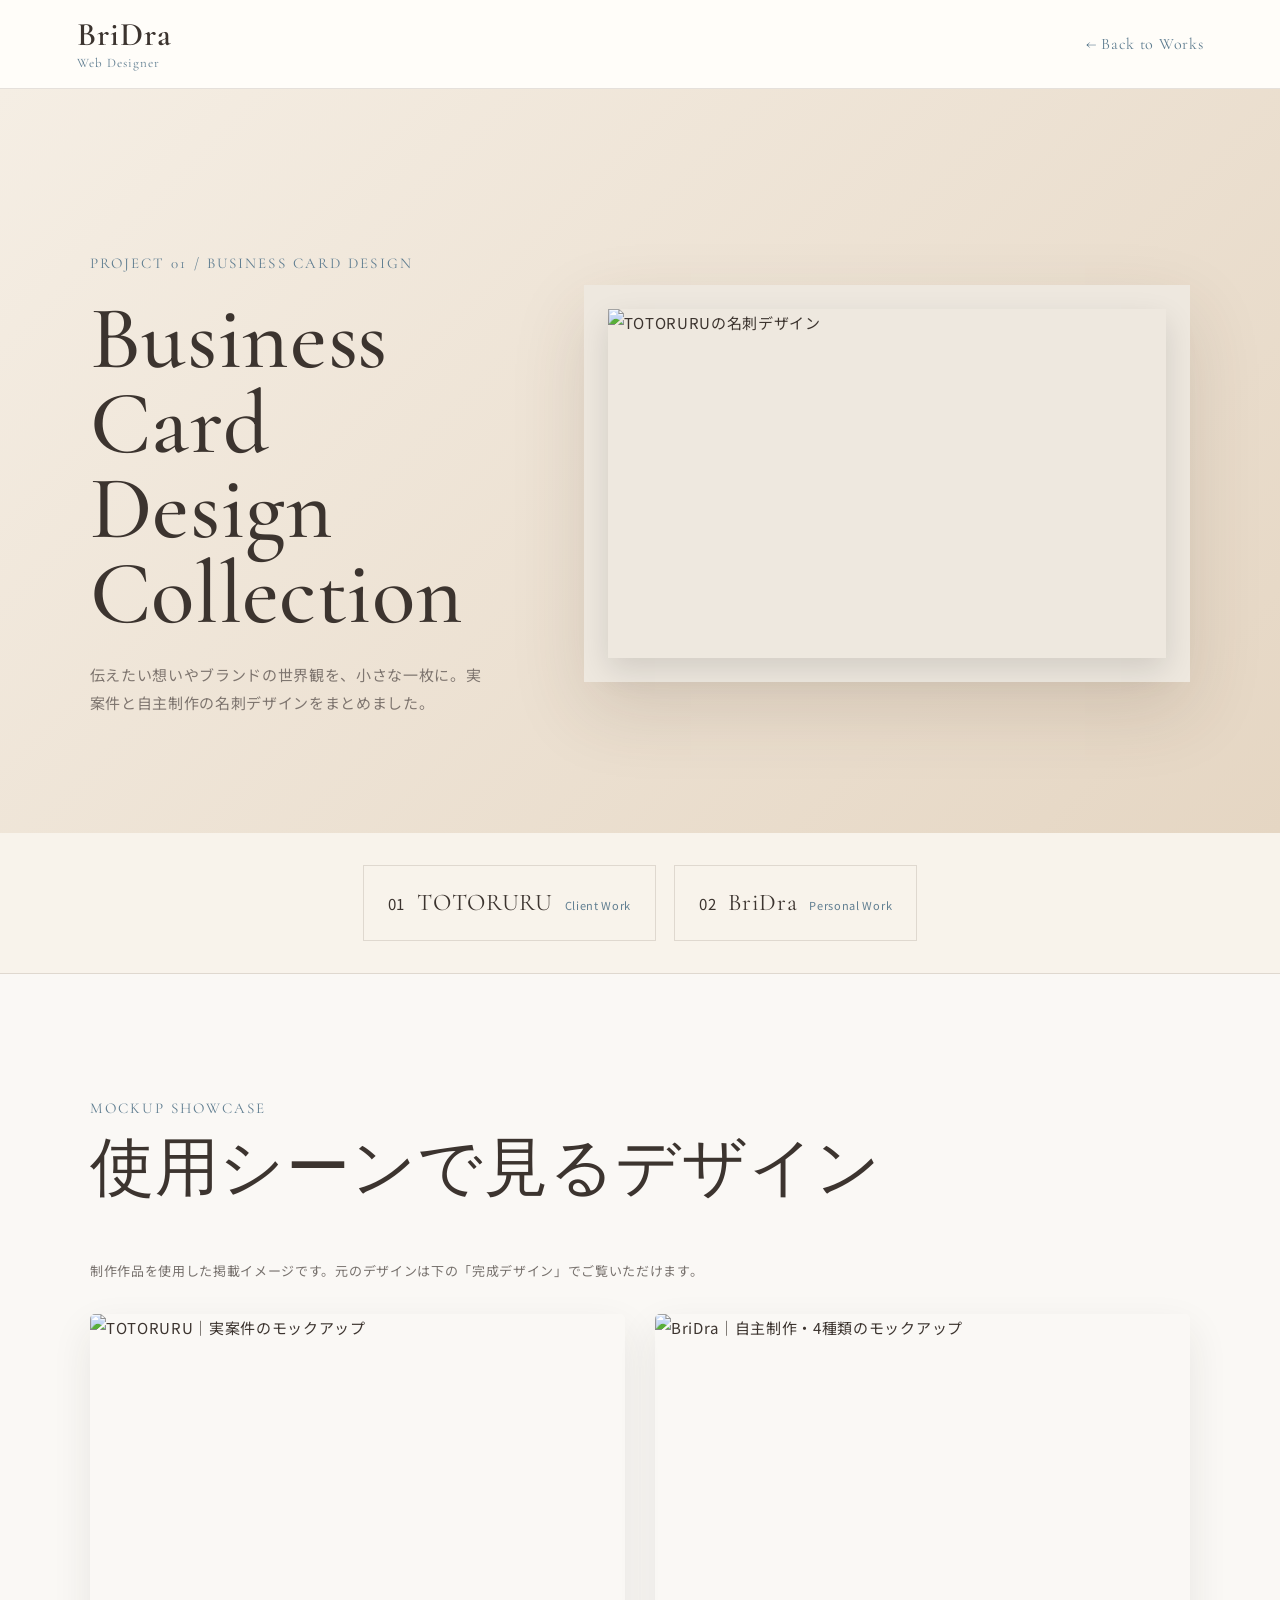
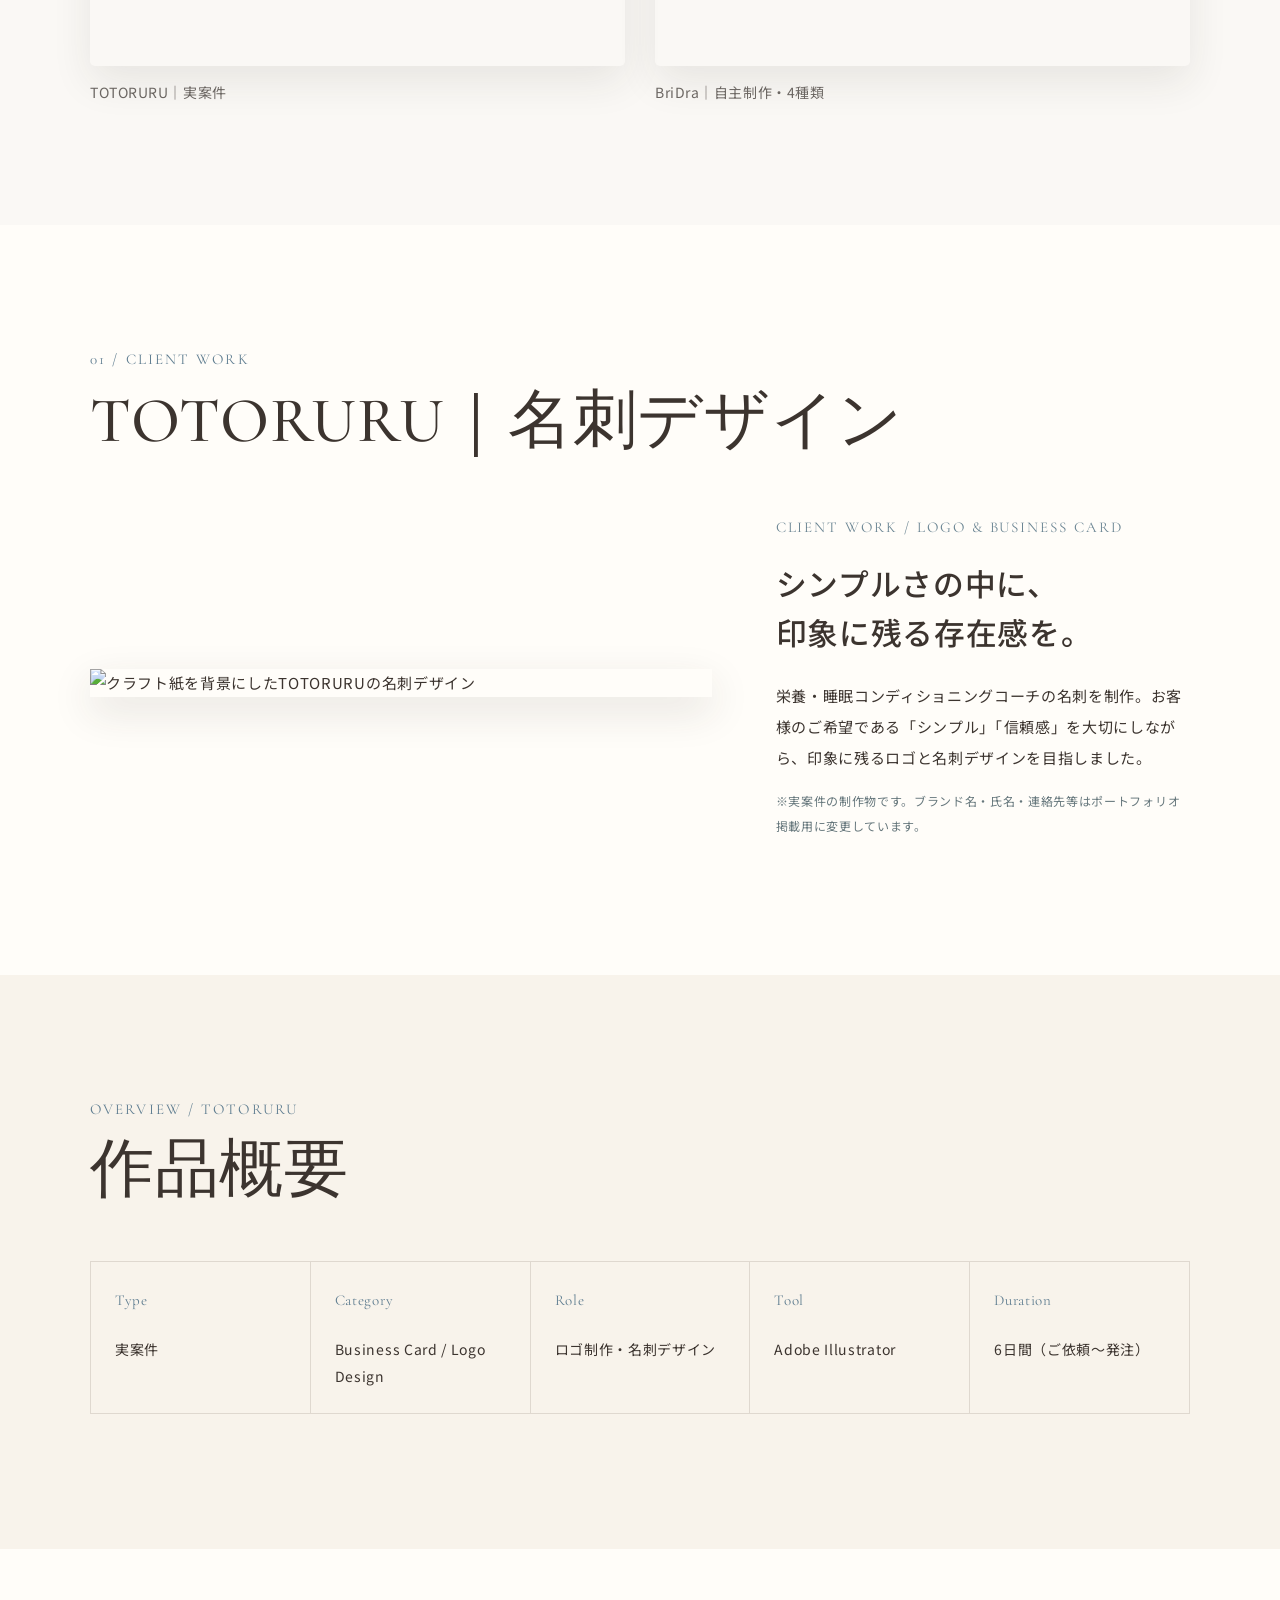
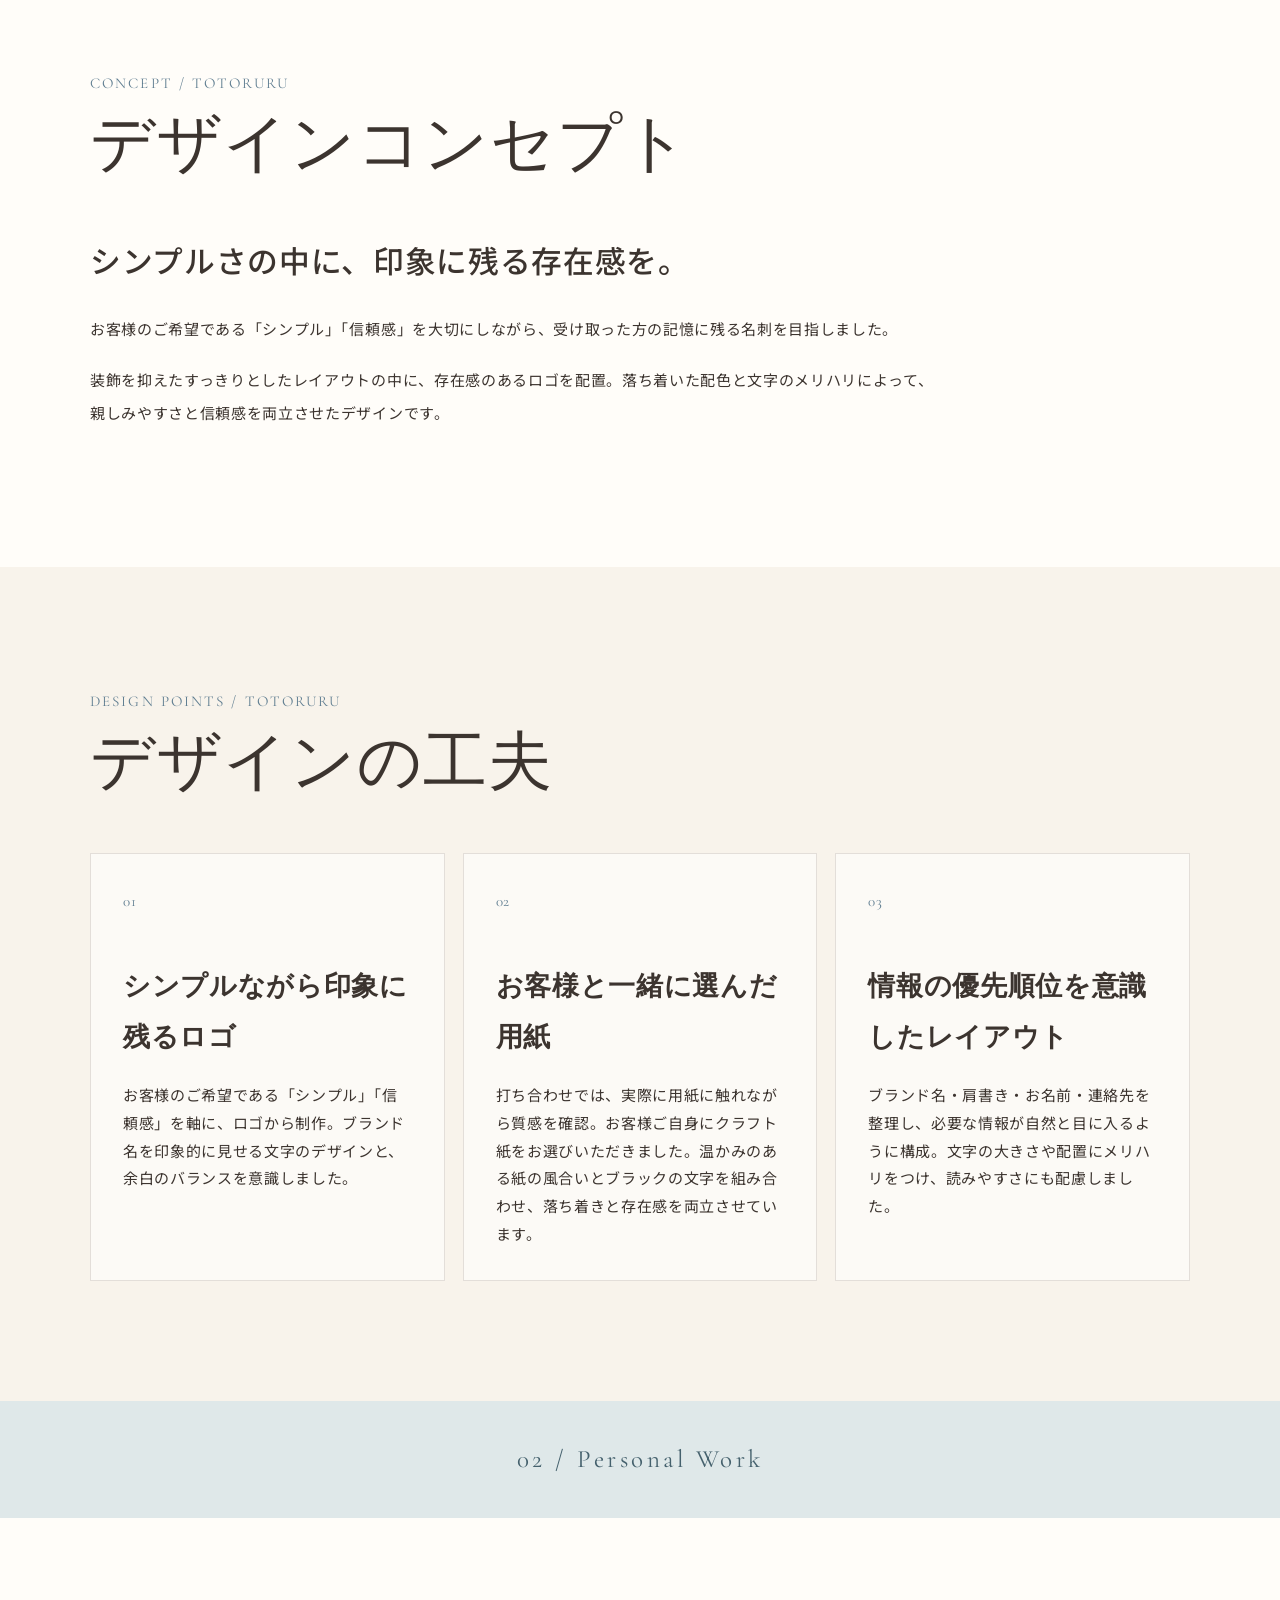
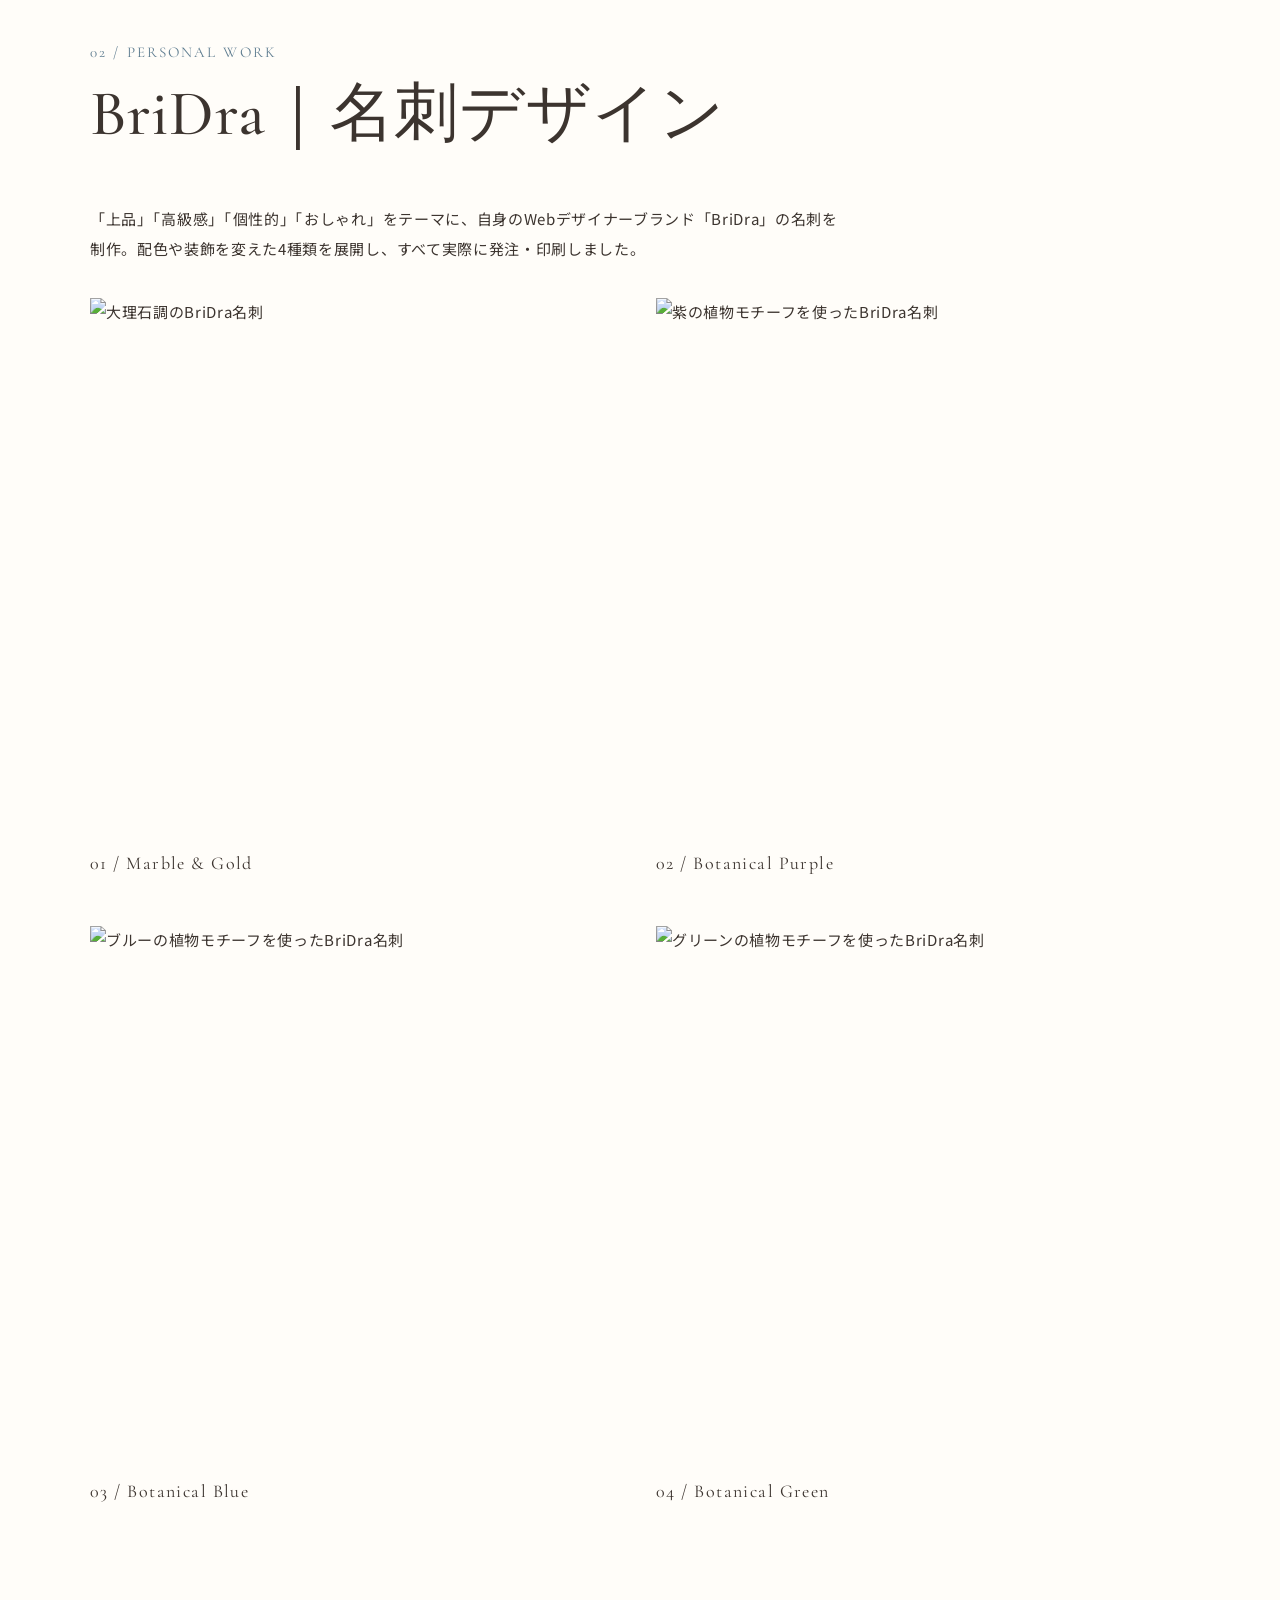
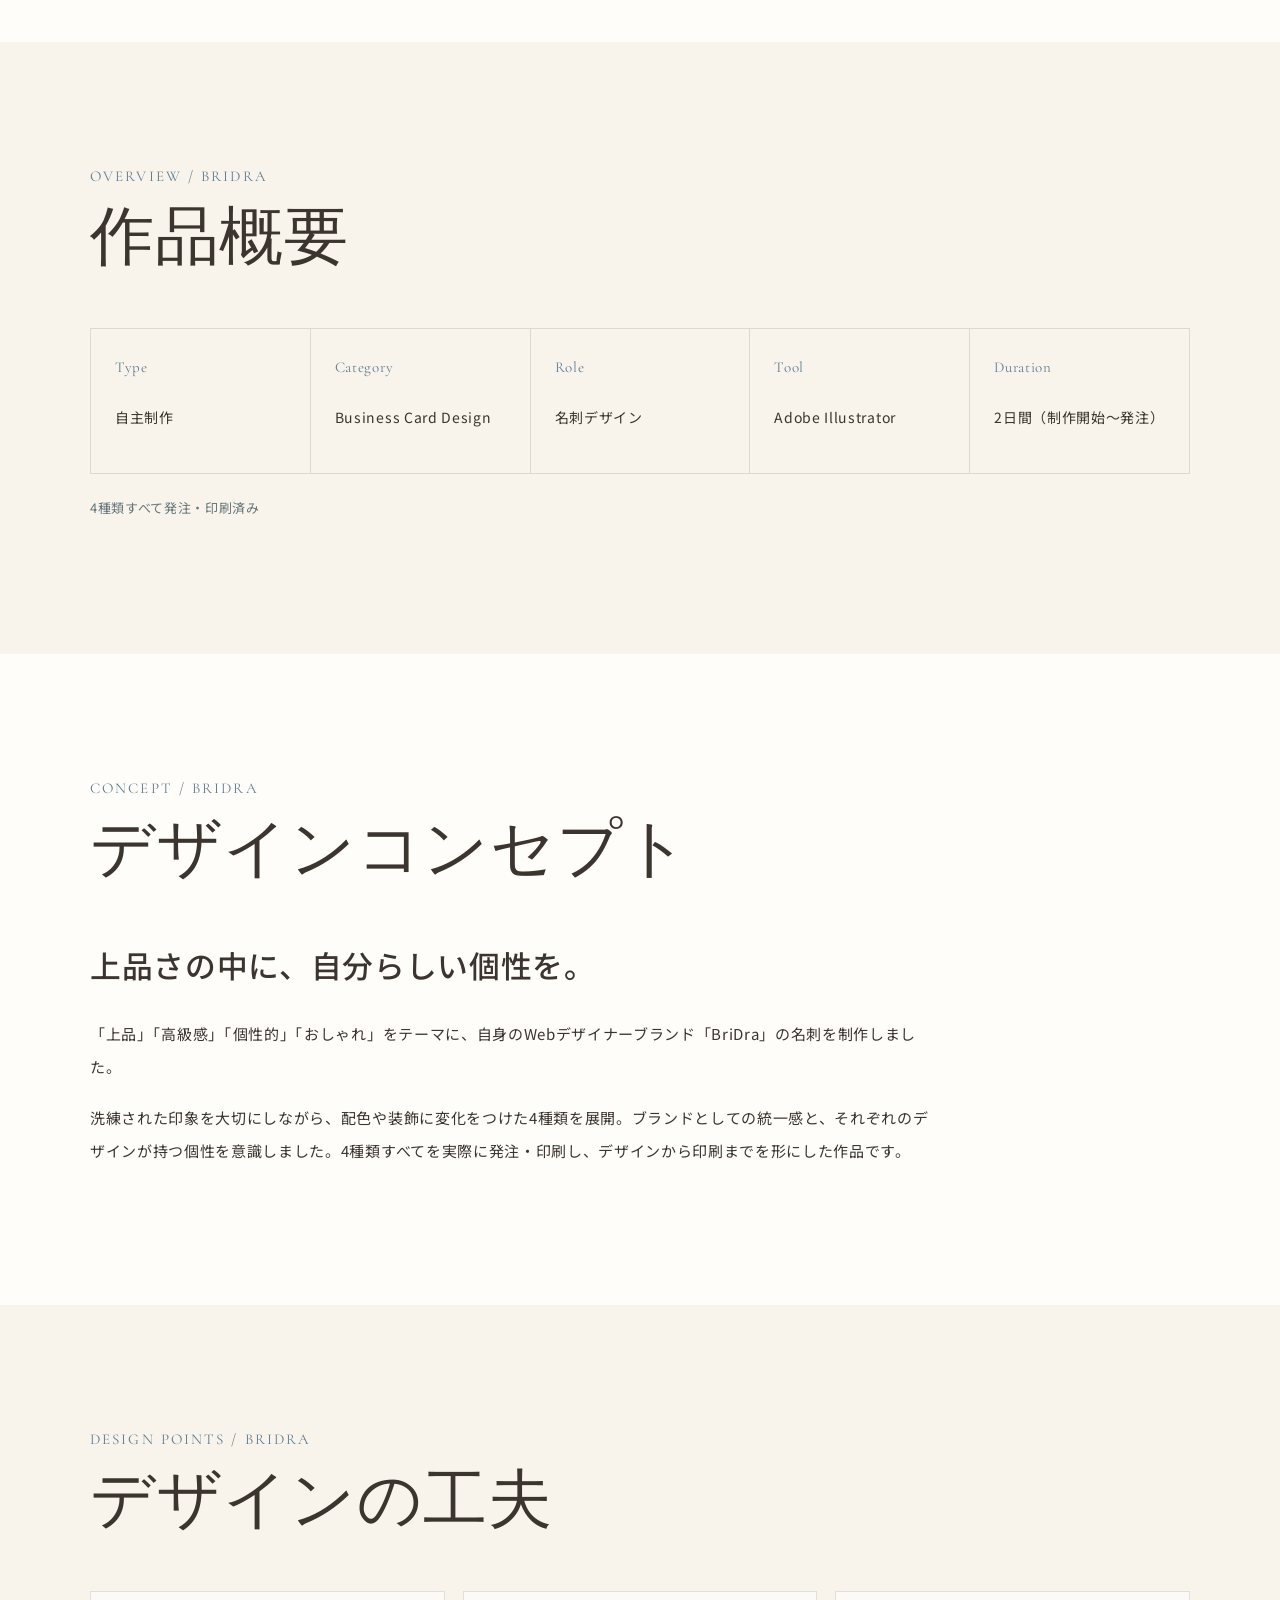
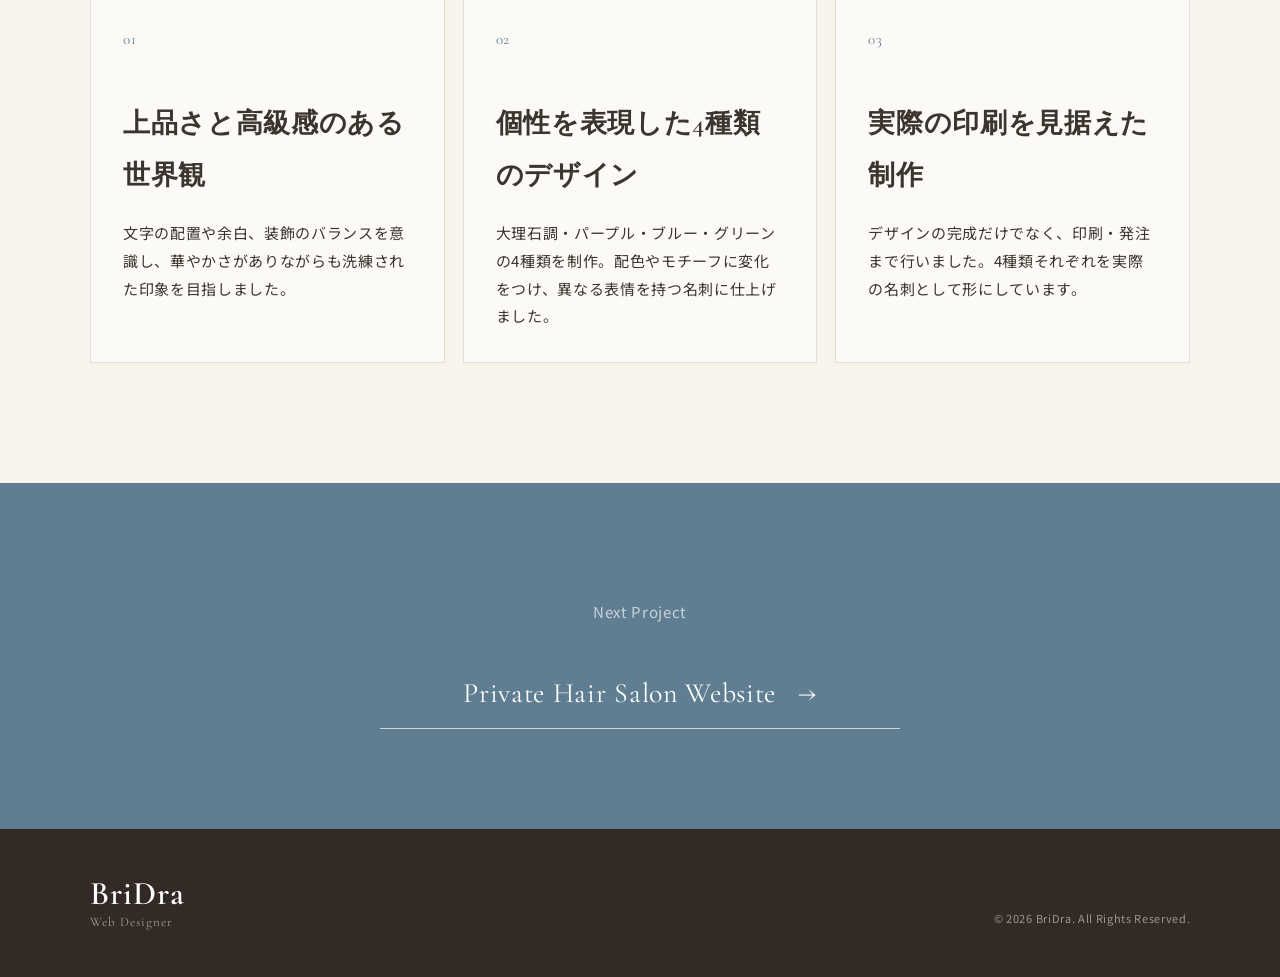
==== commit 6327dad1: "Add files via upload" ====
--- a/work01.html
+++ b/work01.html
@@ -1,28 +1,30 @@
 <!DOCTYPE html>
-  <div class="custom-cursor" aria-hidden="true">
-    <span class="custom-cursor-label"></span>
-  </div>
-  <div class="custom-cursor-follower" aria-hidden="true"></div>
 
-<html lang="ja">
-<head>
-<meta charset="UTF-8"><meta name="viewport" content="width=device-width,initial-scale=1.0">
-<meta name="description" content="プライベートヘアサロンのWebサイトデザイン制作実績">
-<title>Private Hair Salon Website | BriDra</title>
-<link rel="preconnect" href="https://fonts.googleapis.com"><link rel="preconnect" href="https://fonts.gstatic.com" crossorigin>
-<link href="https://fonts.googleapis.com/css2?family=Cormorant+Garamond:wght@500;600;700&family=Noto+Sans+JP:wght@400;500;600&display=swap" rel="stylesheet">
-<link rel="stylesheet" href="style.css">
-</head>
-<body class="work-detail-body salon-project">
+<html lang="ja"><head><meta charset="utf-8"/><meta content="width=device-width,initial-scale=1.0" name="viewport"/>
+<meta content="BriDraの名刺デザイン制作実績。実案件と自主制作の名刺デザインを紹介します。" name="description"/>
+<title>Business Card Design Collection | BriDra</title>
+<link href="https://fonts.googleapis.com" rel="preconnect"/><link crossorigin="" href="https://fonts.gstatic.com" rel="preconnect"/>
+<link href="https://fonts.googleapis.com/css2?family=Cormorant+Garamond:wght@500;600;700&amp;family=Noto+Sans+JP:wght@400;500;600&amp;display=swap" rel="stylesheet"/>
+<link href="style.css" rel="stylesheet"/></head>
+<body class="work-detail-body business-card-project">
+<div aria-hidden="true" class="custom-cursor"><span class="custom-cursor-label"></span></div><div aria-hidden="true" class="custom-cursor-follower"></div>
 <header class="work-detail-header"><a class="logo" href="index.html"><span>BriDra</span><small>Web Designer</small></a><a class="work-back" href="index.html#works">← Back to Works</a></header>
 <main>
-<section class="work-hero"><div class="work-hero-inner"><div><p class="work-number">Project 01 / Website Design</p><h1>Private Hair<br>Salon Website</h1><p class="work-lead">落ち着いた時間を過ごせる、子ども連れ歓迎のプライベートヘアサロンを想定したWebサイトデザインです。</p></div><div class="work-hero-preview"><img src="images/works/private-salon/top.jpg" alt="プライベートヘアサロンWebサイトのトップページ"></div></div></section>
-<section class="work-detail-section final-design-section"><div class="work-detail-inner"><div class="work-detail-heading"><p>Final Design</p><h2>完成デザイン</h2></div><div class="final-design-stage salon-stage"><img src="images/works/private-salon/top.jpg" alt="プライベートヘアサロンWebサイト完成デザイン"><span>Private Hair Salon / Website Design</span></div></div></section>
-<section class="work-detail-section alt"><div class="work-detail-inner"><div class="work-detail-heading"><p>Overview</p><h2>作品概要</h2></div><dl class="overview-grid"><div><dt>Type</dt><dd>架空案件</dd></div><div><dt>Category</dt><dd>Web Design</dd></div><div><dt>Role</dt><dd>デザイン</dd></div><div><dt>Tool</dt><dd>Adobe Photoshop</dd></div><div><dt>Duration</dt><dd>3日</dd></div></dl></div></section>
-<section class="work-detail-section"><div class="work-detail-inner"><div class="work-detail-heading"><p>Concept</p><h2>制作目的とコンセプト</h2></div><div class="concept-grid"><p class="concept-quote">日常から少し離れて、<br>親子でゆったり過ごせる<br>プライベート空間。</p><div class="concept-copy"><p>完全予約制のプライベートヘアサロンとして、落ち着いた空間や丁寧な施術の魅力を伝え、初めて訪れる方にも安心して予約してもらうことを目的に制作しました。</p><p>落ち着いたサロンを探している方に加え、周囲を気にせず子どもと一緒に通える美容室を探している方をターゲットにしています。</p><p>上質さだけに寄せすぎず、親しみや温かさも感じられる世界観を目指しました。</p></div></div></div></section>
-<section class="work-detail-section alt"><div class="work-detail-inner"><div class="work-detail-heading"><p>Design Points</p><h2>デザインの工夫</h2></div><div class="points-grid"><article class="point-card"><span>01</span><h3>余白でつくる静けさ</h3><p>情報を詰め込みすぎず、写真と文章をゆったり配置することで、落ち着いて過ごせるサロンの空気感を表現しました。</p></article><article class="point-card"><span>02</span><h3>温かみのある配色</h3><p>ベージュやアイボリーを中心にまとめ、上品さと親しみやすさの両方を感じられる配色にしています。</p></article><article class="point-card"><span>03</span><h3>迷わない情報設計</h3><p>サロンの特徴、メニュー、店舗情報、お問い合わせへ自然に進めるよう、シンプルで分かりやすい導線を意識しました。</p></article></div></div></section>
-<section class="work-detail-section"><div class="work-detail-inner"><div class="work-detail-heading"><p>Design Gallery</p><h2>ページデザイン</h2></div><div class="gallery-horizontal"><figure class="gallery-item"><img src="images/works/private-salon/top.jpg" alt="トップページ"><figcaption class="gallery-caption"><span>01</span><span>Top Page</span></figcaption></figure><figure class="gallery-item"><img src="images/works/private-salon/menu.png" alt="メニューページ"><figcaption class="gallery-caption"><span>02</span><span>Menu Page</span></figcaption></figure><figure class="gallery-item"><img src="images/works/private-salon/about.png" alt="サロン概要ページ"><figcaption class="gallery-caption"><span>03</span><span>About Page</span></figcaption></figure><figure class="gallery-item"><img src="images/works/private-salon/contact.png" alt="お問い合わせページ"><figcaption class="gallery-caption"><span>04</span><span>Contact Page</span></figcaption></figure></div><p class="gallery-hint">横にスクロールしてご覧いただけます。</p></div></section>
-<section class="next-project"><p>Next Project</p><a href="work02.html"><span>Jelly Supplement LP</span><i>→</i></a></section>
-</main>
-<footer class="site-footer"><a class="logo footer-logo" href="index.html"><span>BriDra</span><small>Web Designer</small></a><p>© 2026 BriDra. All Rights Reserved.</p></footer>
-</body></html>+<section class="work-hero"><div class="work-hero-inner"><div><p class="work-number">Project 01 / Business Card Design</p><h1>Business Card<br/>Design Collection</h1><p class="work-lead">伝えたい想いやブランドの世界観を、小さな一枚に。実案件と自主制作の名刺デザインをまとめました。</p></div><div class="work-hero-preview card-hero-preview"><img alt="TOTORURUの名刺デザイン" src="images/works/business-card/totoruru.png"/></div></div></section>
+<nav aria-label="名刺作品の目次" class="business-section-nav"><a href="#totoruru">01 <span>TOTORURU</span><small>Client Work</small></a><a href="#bridra">02 <span>BriDra</span><small>Personal Work</small></a></nav>
+<section class="work-detail-section mockup-showcase-section"><div class="work-detail-inner"><div class="work-detail-heading"><p>Mockup Showcase</p><h2>使用シーンで見るデザイン</h2></div><p class="mockup-note">制作作品を使用した掲載イメージです。元のデザインは下の「完成デザイン」でご覧いただけます。</p><div class="mockup-showcase-grid"><figure class="mockup-showcase-item"><img alt="TOTORURU｜実案件のモックアップ" loading="lazy" src="images/works/mockups/totoruru.jpg"/><figcaption>TOTORURU｜実案件</figcaption></figure><figure class="mockup-showcase-item"><img alt="BriDra｜自主制作・4種類のモックアップ" loading="lazy" src="images/works/mockups/bridra.jpg"/><figcaption>BriDra｜自主制作・4種類</figcaption></figure></div></div></section><section class="work-detail-section final-design-section" id="totoruru"><div class="work-detail-inner"><div class="work-detail-heading"><p>01 / Client Work</p><h2>TOTORURU｜名刺デザイン</h2></div><div class="business-feature"><img alt="クラフト紙を背景にしたTOTORURUの名刺デザイン" src="images/works/business-card/totoruru.png"/><div class="business-feature-copy"><span class="business-kicker">CLIENT WORK / LOGO &amp; BUSINESS CARD</span><h3>シンプルさの中に、<br/>印象に残る存在感を。</h3><p>栄養・睡眠コンディショニングコーチの名刺を制作。お客様のご希望である「シンプル」「信頼感」を大切にしながら、印象に残るロゴと名刺デザインを目指しました。</p><p class="business-privacy-note">※実案件の制作物です。ブランド名・氏名・連絡先等はポートフォリオ掲載用に変更しています。</p></div></div></div></section>
+<section class="work-detail-section alt"><div class="work-detail-inner"><div class="work-detail-heading"><p>Overview / TOTORURU</p><h2>作品概要</h2></div><dl class="overview-grid"><div><dt>Type</dt><dd>実案件</dd></div><div><dt>Category</dt><dd>Business Card / Logo Design</dd></div><div><dt>Role</dt><dd>ロゴ制作・名刺デザイン</dd></div><div><dt>Tool</dt><dd>Adobe Illustrator</dd></div><div><dt>Duration</dt><dd>6日間（ご依頼〜発注）</dd></div></dl></div></section>
+<section class="work-detail-section"><div class="work-detail-inner"><div class="work-detail-heading"><p>Concept / TOTORURU</p><h2>デザインコンセプト</h2></div><div class="business-concept"><h3>シンプルさの中に、印象に残る存在感を。</h3><p>お客様のご希望である「シンプル」「信頼感」を大切にしながら、受け取った方の記憶に残る名刺を目指しました。</p><p>装飾を抑えたすっきりとしたレイアウトの中に、存在感のあるロゴを配置。落ち着いた配色と文字のメリハリによって、親しみやすさと信頼感を両立させたデザインです。</p></div></div></section>
+<section class="work-detail-section alt"><div class="work-detail-inner"><div class="work-detail-heading"><p>Design Points / TOTORURU</p><h2>デザインの工夫</h2></div><div class="points-grid"><article class="point-card"><span>01</span><h3>シンプルながら印象に残るロゴ</h3><p>お客様のご希望である「シンプル」「信頼感」を軸に、ロゴから制作。ブランド名を印象的に見せる文字のデザインと、余白のバランスを意識しました。</p></article><article class="point-card"><span>02</span><h3>お客様と一緒に選んだ用紙</h3><p>打ち合わせでは、実際に用紙に触れながら質感を確認。お客様ご自身にクラフト紙をお選びいただきました。温かみのある紙の風合いとブラックの文字を組み合わせ、落ち着きと存在感を両立させています。</p></article><article class="point-card"><span>03</span><h3>情報の優先順位を意識したレイアウト</h3><p>ブランド名・肩書き・お名前・連絡先を整理し、必要な情報が自然と目に入るように構成。文字の大きさや配置にメリハリをつけ、読みやすさにも配慮しました。</p></article></div></div></section>
+<div aria-hidden="true" class="business-project-divider"><span>02 / Personal Work</span></div>
+<section class="work-detail-section" id="bridra"><div class="work-detail-inner"><div class="work-detail-heading"><p>02 / Personal Work</p><h2>BriDra｜名刺デザイン</h2></div><p class="business-gallery-intro">「上品」「高級感」「個性的」「おしゃれ」をテーマに、自身のWebデザイナーブランド「BriDra」の名刺を制作。配色や装飾を変えた4種類を展開し、すべて実際に発注・印刷しました。</p><div class="business-card-gallery">
+<figure><img alt="大理石調のBriDra名刺" loading="lazy" src="images/works/business-card/bridra-marble.jpg"/><figcaption>01 / Marble &amp; Gold</figcaption></figure>
+<figure><img alt="紫の植物モチーフを使ったBriDra名刺" loading="lazy" src="images/works/business-card/bridra-purple.jpg"/><figcaption>02 / Botanical Purple</figcaption></figure>
+<figure><img alt="ブルーの植物モチーフを使ったBriDra名刺" loading="lazy" src="images/works/business-card/bridra-blue.jpg"/><figcaption>03 / Botanical Blue</figcaption></figure>
+<figure><img alt="グリーンの植物モチーフを使ったBriDra名刺" loading="lazy" src="images/works/business-card/bridra-green.jpg"/><figcaption>04 / Botanical Green</figcaption></figure>
+</div></div></section>
+<section class="work-detail-section alt"><div class="work-detail-inner"><div class="work-detail-heading"><p>Overview / BriDra</p><h2>作品概要</h2></div><dl class="overview-grid"><div><dt>Type</dt><dd>自主制作</dd></div><div><dt>Category</dt><dd>Business Card Design</dd></div><div><dt>Role</dt><dd>名刺デザイン</dd></div><div><dt>Tool</dt><dd>Adobe Illustrator</dd></div><div><dt>Duration</dt><dd>2日間（制作開始〜発注）</dd></div></dl><p class="business-overview-note">4種類すべて発注・印刷済み</p></div></section>
+<section class="work-detail-section"><div class="work-detail-inner"><div class="work-detail-heading"><p>Concept / BriDra</p><h2>デザインコンセプト</h2></div><div class="business-concept"><h3>上品さの中に、自分らしい個性を。</h3><p>「上品」「高級感」「個性的」「おしゃれ」をテーマに、自身のWebデザイナーブランド「BriDra」の名刺を制作しました。</p><p>洗練された印象を大切にしながら、配色や装飾に変化をつけた4種類を展開。ブランドとしての統一感と、それぞれのデザインが持つ個性を意識しました。4種類すべてを実際に発注・印刷し、デザインから印刷までを形にした作品です。</p></div></div></section>
+<section class="work-detail-section alt"><div class="work-detail-inner"><div class="work-detail-heading"><p>Design Points / BriDra</p><h2>デザインの工夫</h2></div><div class="points-grid"><article class="point-card"><span>01</span><h3>上品さと高級感のある世界観</h3><p>文字の配置や余白、装飾のバランスを意識し、華やかさがありながらも洗練された印象を目指しました。</p></article><article class="point-card"><span>02</span><h3>個性を表現した4種類のデザイン</h3><p>大理石調・パープル・ブルー・グリーンの4種類を制作。配色やモチーフに変化をつけ、異なる表情を持つ名刺に仕上げました。</p></article><article class="point-card"><span>03</span><h3>実際の印刷を見据えた制作</h3><p>デザインの完成だけでなく、印刷・発注まで行いました。4種類それぞれを実際の名刺として形にしています。</p></article></div></div></section>
+<section class="next-project"><p>Next Project</p><a href="work02.html"><span>Private Hair Salon Website</span><i>→</i></a></section>
+</main><footer class="site-footer"><a class="logo footer-logo" href="index.html"><span>BriDra</span><small>Web Designer</small></a><p>© 2026 BriDra. All Rights Reserved.</p></footer><script src="script.js"></script></body></html>
--- a/style.css
+++ b/style.css
@@ -431,7 +431,7 @@
 
 .service-icons {
   display: grid;
-  grid-template-columns: repeat(7, minmax(0, 1fr));
+  grid-template-columns: repeat(8, minmax(0, 1fr));
   gap: 12px;
   max-width: 1200px;
   margin: 80px auto 0;
@@ -1944,8 +1944,6 @@
 .footer-top-link:hover { color:#fff; }
 
 .work-detail-body { opacity:1; transition:opacity .35s ease; }
-body.page-leaving { opacity:0; }
-
 @media(max-width:780px) {
   .works-grid { grid-template-columns:1fr; gap:70px; }
   .works-grid .work-card,
@@ -2343,3 +2341,50 @@
 @keyframes loaderLine {
   to { width: 110px; }
 }
+
+/* Project 01 — Business Card Collection */
+.business-card-thumb { position:relative; display:flex; align-items:center; justify-content:center; overflow:hidden; background:linear-gradient(135deg,#ede4d7,#f5f1ec 52%,#e0e8eb); }
+.business-card-thumb .business-thumb-main { position:absolute; width:66%; height:auto; max-height:76%; object-fit:contain; left:7%; top:13%; box-shadow:0 15px 35px rgba(44,40,36,.17); transform:rotate(-5deg); }
+.business-card-thumb .business-thumb-sub { position:absolute; width:40%; height:auto; max-height:70%; object-fit:contain; right:6%; bottom:8%; box-shadow:0 15px 35px rgba(44,40,36,.19); transform:rotate(7deg); }
+.business-card-project .card-hero-preview { background:#eee8df; display:flex; align-items:center; justify-content:center; padding:24px; }
+.business-card-project .card-hero-preview img { width:100%; height:auto; max-height:350px; object-fit:contain; box-shadow:0 12px 30px rgba(0,0,0,.12); }
+.business-feature { display:grid; grid-template-columns:minmax(0,1.2fr) minmax(0,.8fr); align-items:center; gap:clamp(28px,5vw,76px); }
+.business-feature > img { width:100%; height:auto; display:block; box-shadow:0 14px 40px rgba(55,48,42,.13); }
+.business-feature-copy { line-height:2.05; }
+.business-feature-copy h3 { font-size:clamp(23px,2.4vw,34px); font-weight:500; line-height:1.6; margin:15px 0 25px; }
+.business-kicker { font-family:'Cormorant Garamond',serif; letter-spacing:.13em; color:#6b8593; font-size:15px; }
+.business-feature-copy p { margin:0 0 16px; }
+.business-gallery-intro { max-width:750px; line-height:2; margin:0 0 34px; }
+.business-card-gallery { display:grid; grid-template-columns:repeat(2,minmax(0,1fr)); gap:32px; }
+.business-card-gallery figure { margin:0; }
+.business-card-gallery img { display:block; width:100%; height:auto; aspect-ratio:1/1; object-fit:cover; }
+.business-card-gallery figcaption { padding:14px 0; font-family:'Cormorant Garamond',serif; letter-spacing:.08em; font-size:18px; }
+@media(max-width:700px){ .business-feature{grid-template-columns:1fr;} .business-card-gallery{gap:14px;} .business-card-gallery figcaption{font-size:14px;} .business-card-project .card-hero-preview{padding:12px;} }
+
+/* Business Card Design: separate project showcases */
+.business-section-nav{display:flex;justify-content:center;gap:18px;flex-wrap:wrap;padding:32px 22px;background:var(--ivory);border-bottom:1px solid var(--line)}
+.business-section-nav a{display:flex;align-items:baseline;gap:12px;padding:14px 24px;border:1px solid var(--line);text-decoration:none;color:inherit;transition:background .2s,border-color .2s}
+.business-section-nav a:hover{background:#fff;border-color:#a7b9c1}
+.business-section-nav a span{font-family:'Cormorant Garamond',serif;font-size:24px}
+.business-section-nav a small{font-size:11px;color:var(--blue-deep)}
+.business-card-project #totoruru,.business-card-project #bridra{scroll-margin-top:90px}
+.business-concept{max-width:850px;line-height:2.2}
+.business-concept h3{font-weight:500;font-size:clamp(21px,2.4vw,32px);line-height:1.6;margin:0 0 28px}
+.business-concept p{margin:0 0 18px}
+.business-privacy-note{font-size:12px;color:#66777c}
+.business-overview-note{margin-top:22px;color:#66777c;font-size:13px}
+.business-project-divider{background:#dfe8e9;text-align:center;padding:35px 20px;font-family:'Cormorant Garamond',serif;font-size:25px;letter-spacing:.14em;color:#45616d}
+@media(max-width:700px){.business-section-nav{gap:10px}.business-section-nav a{width:100%;justify-content:center;padding:12px}.business-section-nav a span{font-size:21px}.business-project-divider{padding:25px}}
+
+/* Portfolio mockup showcase: exact original artwork composited into presentation frames */
+.works-grid .mockup-thumb {position:relative;overflow:hidden;background:#ede9e2;min-height:300px;}
+.works-grid .mockup-thumb .mockup-cover {position:absolute;inset:0;width:100%;height:100%;object-fit:cover;object-position:center;transform:none;}
+.works-grid .mockup-thumb:hover .mockup-cover {transform:scale(1.035);transition:transform .5s ease;}
+.mockup-showcase-section {background:#faf8f5;}
+.mockup-showcase-grid {display:grid;grid-template-columns:repeat(2,minmax(0,1fr));gap:30px;margin-top:30px;}
+.mockup-showcase-grid:has(> :only-child) {grid-template-columns:minmax(0,1fr);max-width:1000px;}
+.mockup-showcase-item {margin:0;min-width:0;}
+.mockup-showcase-item img {display:block;width:100%;height:auto;aspect-ratio:1400/920;object-fit:cover;border-radius:5px;box-shadow:0 16px 40px rgba(47,39,32,.09);}
+.mockup-showcase-item figcaption {font-size:14px;letter-spacing:.04em;color:#6b6662;margin-top:13px;}
+.mockup-note {line-height:1.9;font-size:13px;color:#77716d;}
+@media(max-width:700px){.mockup-showcase-grid{grid-template-columns:1fr;gap:25px}.works-grid .mockup-thumb{min-height:220px;}}
